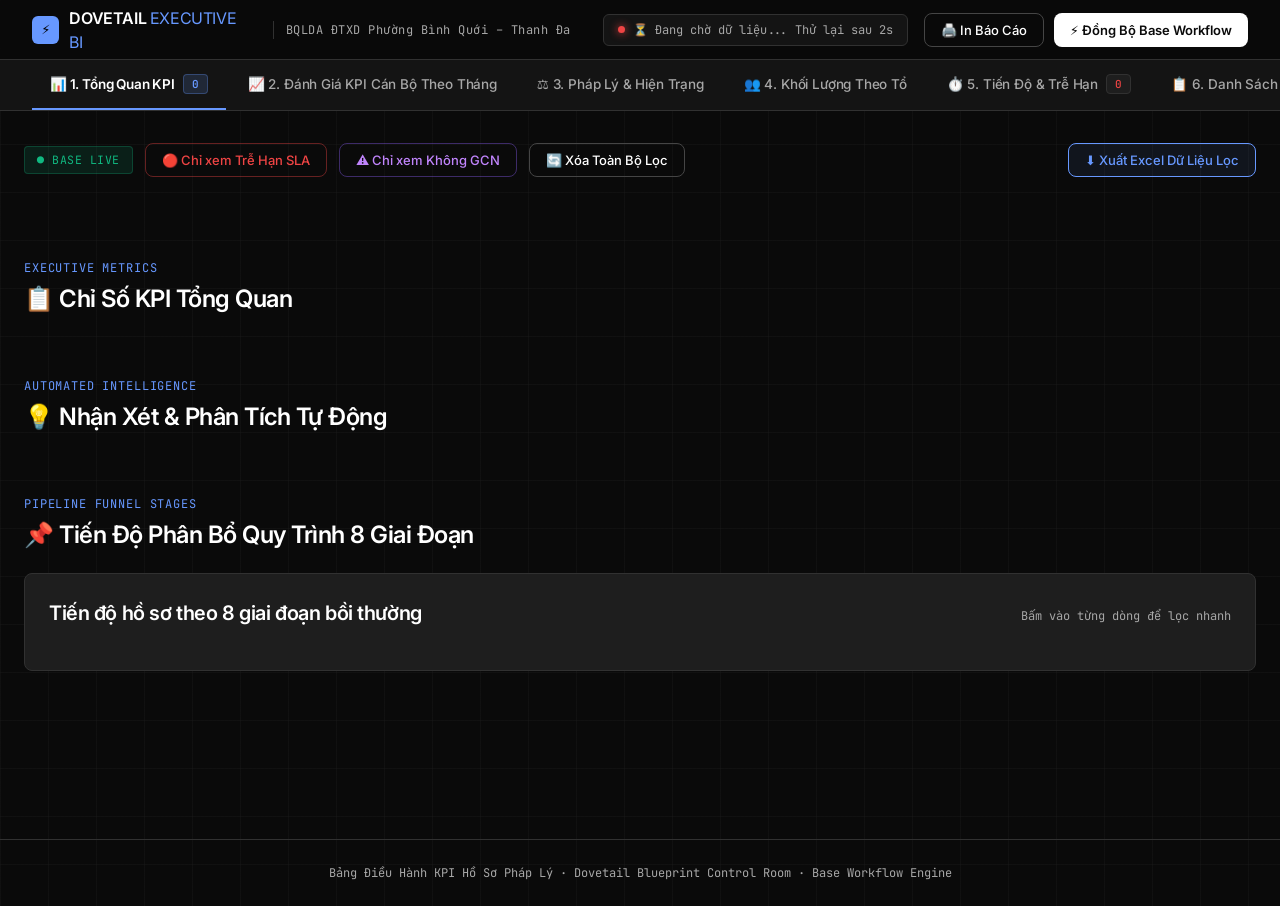
==== index.html @ ee0e32b1 "first commit" ====
<!DOCTYPE html>
<html lang="vi">
<head>
<meta charset="UTF-8">
<meta name="viewport" content="width=device-width, initial-scale=1.0">
<title></title>
<meta name="description" content="Hệ thống Báo cáo & Điều hành KPI Hồ sơ Pháp lý — Đánh giá Tiến độ Cán bộ Theo Tháng — Base Workflow">

<!-- Typography Fonts: Inter + JetBrains Mono (Dovetail Spec) -->
<link rel="preconnect" href="https://fonts.googleapis.com">
<link rel="preconnect" href="https://fonts.gstatic.com" crossorigin>
<link href="https://fonts.googleapis.com/css2?family=Inter:wght@400;500;600;700&family=JetBrains+Mono:wght@400;500&display=swap" rel="stylesheet">

<!-- Dovetail CSS System -->
<link rel="stylesheet" href="/css/dovetail.css">

<!-- Offline/Online Libraries -->
<script src="/libs/xlsx.full.min.js"></script>
<script>window.XLSX||document.write('<scr'+'ipt src="https://cdnjs.cloudflare.com/ajax/libs/xlsx/0.18.5/xlsx.full.min.js"><\/scr'+'ipt>')</script>
<script src="/libs/chart.umd.min.js"></script>
<script>window.Chart||document.write('<scr'+'ipt src="https://cdnjs.cloudflare.com/ajax/libs/Chart.js/4.4.1/chart.umd.min.js"><\/scr'+'ipt>')</script>
<script src="/libs/chartjs-plugin-datalabels.min.js"></script>
<script>window.ChartDataLabels||document.write('<scr'+'ipt src="https://cdnjs.cloudflare.com/ajax/libs/chartjs-plugin-datalabels/2.2.0/chartjs-plugin-datalabels.min.js"><\/scr'+'ipt>')</script>
</head>
<body>

<!-- ═══ TOPBAR NAVIGATION ═══ -->
<nav class="topbar">
  <div class="logo">
    <div class="icon-box">⚡</div>
    <span>DOVETAIL <em>EXECUTIVE BI</em></span>
  </div>
  <span class="sub-title">BQLDA ĐTXD Phường Bình Quới – Thanh Đa</span>
  <div class="spacer"></div>
  <span class="conn" id="connBadge"><span class="dot on" id="connDot"></span><span id="connText">⚡ Kết nối trực tiếp Base Workflow API</span></span>
  <div class="actions">
    <button class="btn btn-ghost" id="btnPrint">🖨️ In Báo Cáo</button>
    <button class="btn btn-accent" id="btnRefresh">⚡ Đồng Bộ Base Workflow</button>
  </div>
</nav>

<!-- ═══ NAVIGATION TABS ═══ -->
<div class="nav-tabs" id="navTabs">
  <button class="tab-btn active" data-tab="tab-overview">📊 1. Tổng Quan KPI <span class="badge-count" id="countAll">0</span></button>
  <button class="tab-btn" data-tab="tab-monthly-kpi">📈 2. Đánh Giá KPI Cán Bộ Theo Tháng</button>
  <button class="tab-btn" data-tab="tab-legal">⚖️ 3. Pháp Lý &amp; Hiện Trạng</button>
  <button class="tab-btn" data-tab="tab-team">👥 4. Khối Lượng Theo Tổ</button>
  <button class="tab-btn" data-tab="tab-sla">⏱️ 5. Tiến Độ &amp; Trễ Hạn <span class="badge-count" id="countOverdue" style="color:var(--red)">0</span></button>
  <button class="tab-btn" data-tab="tab-table">📋 6. Danh Sách Chi Tiết</button>
</div>

<main class="main">

<div id="app">

  <!-- Toolbar & Filters -->
  <div class="toolbar">
    <span class="fbadge live" id="fileName">● BASE LIVE</span>
    <button class="btn btn-ghost" id="btnQuickOverdue" style="color:var(--red);border-color:rgba(239,68,68,0.4)">🔴 Chỉ xem Trễ Hạn SLA</button>
    <button class="btn btn-ghost" id="btnQuickNoGCN" style="color:#c084fc;border-color:rgba(139,92,246,0.4)">⚠️ Chỉ xem Không GCN</button>
    <button class="btn btn-ghost" id="btnResetFilters">🔄 Xóa Toàn Bộ Lọc</button>
    <span style="flex:1"></span>
    <span id="metaInfo" style="font-size:12px;color:var(--color-ash);font-family:var(--font-mono)"></span>
    <button class="btn btn-blue" id="btnExport">⬇️ Xuất Excel Dữ Liệu Lọc</button>
  </div>

  <!-- Filters Panel -->
  <div class="filter-wrap" id="filterBar"></div>
  <div class="active-note" id="activeNote"></div>

  <!-- ═══════════════════════════════════════════════════════════
       TAB 1: TỔNG QUAN KPI (EXECUTIVE OVERVIEW)
       ═══════════════════════════════════════════════════════════ -->
  <div class="tab-pane" id="tab-overview">
    <div class="sec"><span class="sec-eyebrow">EXECUTIVE METRICS</span><h2 class="sec-title">📋 Chỉ Số KPI Tổng Quan</h2></div>
    <div class="hero" id="kpiBar"></div>

    <div class="sec"><span class="sec-eyebrow">AUTOMATED INTELLIGENCE</span><h2 class="sec-title">💡 Nhận Xét &amp; Phân Tích Tự Động</h2></div>
    <div class="insights" id="insightsBox"></div>

    <div class="sec" id="funnelSec"><span class="sec-eyebrow">PIPELINE FUNNEL STAGES</span><h2 class="sec-title">📌 Tiến Độ Phân Bổ Quy Trình 8 Giai Đoạn</h2></div>
    <div class="pipeline" id="funnelCard">
      <div class="hdr"><h3 id="funnelTitle">Tiến độ hồ sơ theo 8 giai đoạn bồi thường</h3><span class="note">Bấm vào từng dòng để lọc nhanh</span></div>
      <div id="funnelRows"></div>
    </div>
  </div>

  <!-- ═══════════════════════════════════════════════════════════
       TAB 2: ĐÁNH GIÁ KPI CÁN BỘ THEO THÁNG (MONTHLY PERFORMANCE)
       ═══════════════════════════════════════════════════════════ -->
  <div class="tab-pane hidden" id="tab-monthly-kpi">
    <div class="sec"><span class="sec-eyebrow">MONTHLY EVALUATION ENGINE</span><h2 class="sec-title">📈 Đánh Giá Tiến Độ &amp; Năng Suất Cán Bộ Theo Tháng</h2></div>
    
    <!-- Controls -->
    <div class="month-picker-bar">
      <label for="monthPickerSelect">📅 Chọn Tháng Báo Cáo:</label>
      <select id="monthPickerSelect"></select>
      <span style="font-size:12.5px;color:var(--color-ash);font-family:var(--font-mono)" id="monthSummaryNote"></span>
    </div>

    <!-- Monthly Summary Stats -->
    <div class="hero" id="monthlyHeroStats"></div>

    <!-- Monthly Chart Comparison -->
    <div class="cgrid" id="monthlyChartGrid"></div>

    <!-- Detailed Monthly Evaluation Table -->
    <div class="sec"><span class="sec-eyebrow">STAFF EVALUATION MATRIX</span><h2 class="sec-title">🏆 Bảng Đánh Giá Chi Tiết Tiến Độ Cán Bộ Trong Tháng</h2></div>
    <div class="tbl-wrap">
      <div class="tscroll">
        <table class="dt" id="monthlyStaffTable">
          <thead>
            <tr>
              <th>Cán Bộ Phụ Trách</th>
              <th>Tổ / Phòng</th>
              <th>Số Lượt Chuyển Bước Trong Tháng</th>
              <th>Số Hồ Sơ Tiếp Nhận/Giữ</th>
              <th>Thời Gian Xử Lý TB</th>
              <th>Tỷ Lệ Đúng Hạn SLA</th>
              <th>Xếp Loại Năng Suất KPI</th>
            </tr>
          </thead>
          <tbody></tbody>
        </table>
      </div>
    </div>
  </div>

  <!-- ═══════════════════════════════════════════════════════════
       TAB 3: PHÁP LÝ & HIỆN TRẠNG (LEGAL RISK MATRIX)
       ═══════════════════════════════════════════════════════════ -->
  <div class="tab-pane hidden" id="tab-legal">
    <div class="sec"><span class="sec-eyebrow">RISK &amp; LAND CLASSIFICATION</span><h2 class="sec-title">⚖️ Cơ Cấu Phân Loại Pháp Lý &amp; Đất Đai</h2></div>
    <div class="cgrid" id="donutGrid"></div>

    <div class="sec"><span class="sec-eyebrow">HEATMAP PIVOT MATRIX</span><h2 class="sec-title">🔍 Ma Trận Đất Đai: Hiện Trạng × Pháp Lý</h2></div>
    <div class="cgrid" id="pivotGrid"></div>

    <div class="sec"><span class="sec-eyebrow">FULL LEGAL HIERARCHY MATRIX</span><h2 class="sec-title">📋 Bảng Tổng Hợp Phân Loại Pháp Lý Hồ Sơ Thực Hiện Theo Tổ &amp; Phòng</h2></div>
    <div class="tbl-wrap" style="margin-bottom:28px">
      <div class="tscroll">
        <table class="dt legal-hierarchy-table" id="legalHierarchyTable">
          <thead>
            <tr>
              <th style="width:1%;white-space:nowrap;text-align:left">STT / DANH MỤC PHÂN LOẠI PHÁP LÝ HỒ SƠ</th>
              <th style="width:90px;text-align:center">TỔNG CỘNG</th>
              <th style="width:115px;text-align:center">Tổ NV BT 1 (KP17)</th>
              <th style="width:115px;text-align:center">Tổ NV BT 2 (KP18)</th>
              <th style="width:115px;text-align:center">Tổ NV BT 3 (KP19)</th>
              <th style="width:100%;min-width:250px"></th>
            </tr>
          </thead>
          <tbody></tbody>
          <tfoot></tfoot>
        </table>
      </div>
    </div>

    <div class="sec"><span class="sec-eyebrow">EXECUTIVE COMPLIANCE SCORECARD</span><h2 class="sec-title">📋 Bảng Phân Loại &amp; Đánh Giá Mức Độ Rủi Ro Pháp Lý Đất Đai</h2></div>
    <div class="tbl-wrap">
      <div class="tscroll">
        <table class="dt" id="legalRiskTable">
          <thead>
            <tr>
              <th>Cấp Độ Rủi Ro</th>
              <th>Phân Loại Pháp Lý Đất Đai</th>
              <th>Số Lượng Hồ Sơ</th>
              <th>Tỷ Lệ %</th>
              <th>Đủ Điều Kiện Bồi Thường</th>
              <th>Đề Xuất Hướng Xử Lý Kỹ Thuật</th>
            </tr>
          </thead>
          <tbody></tbody>
        </table>
      </div>
    </div>
  </div>

  <!-- ═══════════════════════════════════════════════════════════
       TAB 4: TỔ NV & CÁN BỘ (TEAM & WORKLOAD)
       ═══════════════════════════════════════════════════════════ -->
  <div class="tab-pane hidden" id="tab-team">
    <div class="sec"><span class="sec-eyebrow">TEAM WORKLOAD DISTRIBUTION</span><h2 class="sec-title">👥 Khối Lượng Hồ Sơ Theo Tổ / Phòng</h2></div>
    <div class="cgrid" id="teamCrossGrid"></div>

    <div class="sec"><span class="sec-eyebrow">STAFF WORKLOAD RANKING</span><h2 class="sec-title">🏆 Top 15 Cán Bộ Phụ Trách Nhiều Hồ Sơ Nhất</h2></div>
    <div class="cgrid" id="staffGrid"></div>
  </div>

  <!-- ═══════════════════════════════════════════════════════════
       TAB 5: TIẾN ĐỘ & TRỄ HẠN (SLA & BOTTLENECK)
       ═══════════════════════════════════════════════════════════ -->
  <div class="tab-pane hidden" id="tab-sla">
    <div class="sec"><span class="sec-eyebrow">SLA BOTTLENECK TRACKER</span><h2 class="sec-title">⏱️ Theo Dõi Tiến Độ &amp; Hồ Sơ Quá Hạn</h2></div>
    <div class="cgrid" id="slaTrendGrid"></div>

    <div class="sec"><span class="sec-eyebrow">STAGE SLA VELOCITY MATRIX</span><h2 class="sec-title">📊 Bảng Phân Tích Điểm Nghẽn Tiến Độ 8 Giai Đoạn</h2></div>
    <div class="tbl-wrap" style="margin-bottom:28px">
      <div class="tscroll">
        <table class="dt" id="stageBottleneckTable">
          <thead>
            <tr>
              <th>Giai Đoạn Quy Trình</th>
              <th>Tổng Số Hồ Sơ Tồn Đọng</th>
              <th>Số Hồ Sơ Trễ Hạn SLA</th>
              <th>Tỷ Lệ Trễ Hạn (%)</th>
              <th>Thời Gian Xử Lý TB</th>
              <th>Mức Độ Cảnh Báo Quy Trình</th>
            </tr>
          </thead>
          <tbody></tbody>
        </table>
      </div>
    </div>

    <div class="sec"><span class="sec-eyebrow">OVERDUE ACTION LIST</span><h2 class="sec-title">🔴 Danh Sách Hồ Sơ Cần Đôn Đốc (Trễ Hạn SLA)</h2></div>
    <div class="tbl-wrap">
      <div class="tscroll"><table class="dt" id="overdueTable"><thead></thead><tbody></tbody></table></div>
    </div>
  </div>

  <!-- ═══════════════════════════════════════════════════════════
       TAB 6: DANH SÁCH CHI TIẾT (FULL RECORDS TABLE)
       ═══════════════════════════════════════════════════════════ -->
  <div class="tab-pane hidden" id="tab-table">
    <div class="sec"><span class="sec-eyebrow">FULL INTERACTIVE LEDGER</span><h2 class="sec-title">📋 Tra Cứu &amp; Quản Lý Hồ Sơ Chi Tiết</h2></div>
    <div class="tbl-wrap">
      <div class="tbl-hdr">
        <h3>Dữ liệu hồ sơ <span id="rowCount"></span></h3>
        <input type="search" id="tableSearch" style="min-width:380px" placeholder="🔍 Tìm kiếm mọi thứ (Mã hồ sơ, Tên hộ dân, Tổ/Phòng, Số tờ, Số thửa, Pháp lý, Cán bộ...)">
      </div>
      <div class="tscroll"><table class="dt" id="dataTable"><thead></thead><tbody></tbody></table></div>
      <div class="pager">
        <button class="btn" id="prevPage">‹ Trước</button>
        <span id="pageInfo"></span>
        <button class="btn" id="nextPage">Sau ›</button>
      </div>
    </div>
  </div>

</div>
</main>

<!-- ═══ MODAL DETAIL POPUP DRAWER ═══ -->
<div class="modal-overlay hidden" id="detailModal">
  <div class="modal-box">
    <button class="close-btn" id="modalClose">✕</button>
    <h2 id="modalTitle">Chi Tiết Hồ Sơ</h2>
    <div class="meta-sub" id="modalSub"></div>
    <div class="grid-detail" id="modalGrid"></div>
    <div class="timeline-box">
      <h3>📜 Lịch Sử Chuyển Bước Cán Bộ (Base Workflow Timeline)</h3>
      <ul class="timeline-list" id="modalTimeline"></ul>
    </div>
    <div class="modal-actions">
      <a href="#" target="_blank" class="btn btn-blue" id="modalLinkBase">🔗 Mở Trên Base Workflow</a>
      <button class="btn" id="modalBtnClose">Đóng</button>
    </div>
  </div>
</div>

<footer>Bảng Điều Hành KPI Hồ Sơ Pháp Lý · Dovetail Blueprint Control Room · Base Workflow Engine</footer>

<!-- ═══ PRINT REPORT TEMPLATE (CHỈ HIỂN THỊ KHI IN BÁO CÁO) ═══ -->
<div id="printReportWrapper" class="print-report-wrapper">
  <h2 class="print-main-title">BẢNG TỔNG HỢP PHÂN LOẠI PHÁP LÝ HỒ SƠ BỒI THƯỜNG THỰC HIỆN THEO TỔ NGHIỆP VỤ</h2>
  <div class="print-sub-meta" id="printReportMeta">Dự án: Khu đô thị mới Bình Quới – Thanh Đa </div>
  
  <table class="print-table" id="printHierarchyTable">
    <thead>
      <tr>
        <th style="width:1%;white-space:nowrap;text-align:left">STT / DANH MỤC PHÂN LOẠI PHÁP LÝ HỒ SƠ</th>
        <th style="width:75px;text-align:center">TỔNG CỘNG</th>
        <th style="width:95px;text-align:center">Tổ NV BT 1 (KP17)</th>
        <th style="width:95px;text-align:center">Tổ NV BT 2 (KP18)</th>
        <th style="width:95px;text-align:center">Tổ NV BT 3 (KP19)</th>
        <th style="width:100%;min-width:200px"></th>
      </tr>
    </thead>
    <tbody></tbody>
    <tfoot></tfoot>
  </table>

  <div class="print-signatures">
    <div class="sig-col">
      <strong>NGƯỜI LẬP BÁO CÁO</strong>
      <div class="sig-space"></div>
    </div>
    <div class="sig-col">
      <strong>PHỤ TRÁCH PHÒNG</strong>
      <div class="sig-space"></div>
    </div>
    <div class="sig-col">
      <strong>GIÁM ĐỐC </strong>
      <div class="sig-space"></div>
    </div>
  </div>
</div>

<!-- Application Main JS Module -->
<script src="/js/app.js"></script>
</body>
</html>
---- css/dovetail.css ----
/* ═══════════════════════════════════════════════════════════
   DOVETAIL DESIGN SYSTEM — Blueprint Control Room at Midnight
   (Specification from DESIGN.md)
   ═══════════════════════════════════════════════════════════ */

:root {
  /* Colors */
  --color-blue-cornflower: #6798ff;
  --color-page-ink: #0a0a0a;
  --color-card-carbon: #1e1e1e;
  --color-deep-coal: #141414;
  --color-onyx: #000000;
  --color-steel-border: #313131;
  --color-graphite: #454545;
  --color-fog: #7c7c7c;
  --color-ash: #a7a7a7;
  --color-snow: #ffffff;

  /* Alias Variables */
  --bg: var(--color-page-ink);
  --card: var(--color-card-carbon);
  --border: var(--color-steel-border);
  --accent: var(--color-blue-cornflower);
  --emerald: #10b981;
  --red: #ef4444;
  --amber: #d97706;
  --violet: #8b5cf6;
  --sky: #0ea5e9;

  /* Typography */
  --font-inter: 'Inter', ui-sans-serif, system-ui, -apple-system, sans-serif;
  --font-mono: 'JetBrains Mono', ui-monospace, SFMono-Regular, Menlo, Monaco, Consolas, monospace;

  /* Radii */
  --radius: 8px;
  --radius-sm: 4px;
}

*, *::before, *::after {
  box-sizing: border-box;
  margin: 0;
  padding: 0;
}

html {
  background: var(--color-page-ink);
  color-scheme: dark;
  scrollbar-width: thin;
  scrollbar-color: var(--color-graphite) transparent;
}

body {
  background: var(--color-page-ink);
  background-image: 
    linear-gradient(to right, rgba(49, 49, 49, 0.18) 1px, transparent 1px),
    linear-gradient(to bottom, rgba(49, 49, 49, 0.18) 1px, transparent 1px);
  background-size: 48px 48px;
  color: var(--color-snow);
  font-family: var(--font-inter);
  font-size: 14px;
  line-height: 1.5;
  -webkit-font-smoothing: antialiased;
}

::-webkit-scrollbar { width: 6px; height: 6px; }
::-webkit-scrollbar-track { background: transparent; }
::-webkit-scrollbar-thumb { background: var(--color-graphite); border-radius: 3px; }

a { color: var(--color-blue-cornflower); text-decoration: none; }
a:hover { text-decoration: underline; }

/* ── Topbar Navigation ── */
.topbar {
  position: sticky;
  top: 0;
  z-index: 100;
  display: flex;
  align-items: center;
  gap: 16px;
  padding: 0 32px;
  height: 60px;
  background: rgba(10, 10, 10, 0.94);
  backdrop-filter: blur(16px);
  -webkit-backdrop-filter: blur(16px);
  border-bottom: 1px solid var(--color-steel-border);
}

.topbar .logo {
  display: flex;
  align-items: center;
  gap: 10px;
  font-family: var(--font-inter);
  font-size: 16px;
  font-weight: 600;
  color: var(--color-snow);
  letter-spacing: -0.4px;
}

.topbar .logo .icon-box {
  width: 28px;
  height: 28px;
  border-radius: 6px;
  background: var(--color-blue-cornflower);
  display: flex;
  align-items: center;
  justify-content: center;
  color: #000;
  font-weight: 700;
  font-size: 13px;
}

.topbar .logo span em {
  color: var(--color-blue-cornflower);
  font-style: normal;
  font-weight: 400;
}

.topbar .sub-title {
  font-size: 12px;
  color: var(--color-ash);
  margin-left: 8px;
  padding-left: 12px;
  border-left: 1px solid var(--color-steel-border);
  white-space: nowrap;
  font-family: var(--font-mono);
  letter-spacing: 0.5px;
}

.topbar .spacer { flex: 1; }

.conn {
  display: inline-flex;
  align-items: center;
  gap: 8px;
  font-size: 12px;
  padding: 6px 14px;
  border-radius: 6px;
  border: 1px solid var(--color-steel-border);
  background: var(--color-deep-coal);
  color: var(--color-ash);
  white-space: nowrap;
  font-family: var(--font-mono);
}

.conn .dot {
  width: 7px;
  height: 7px;
  border-radius: 50%;
  flex: none;
}

.conn .dot.on { background: var(--emerald); box-shadow: 0 0 8px var(--emerald); }
.conn .dot.off { background: var(--red); box-shadow: 0 0 8px var(--red); }

@keyframes blink { 0%,100%{opacity:1} 50%{opacity:.35} }
.conn .dot.on { animation: blink 2s ease infinite; }

.topbar .actions { display: flex; gap: 10px; flex: none; }

/* ── Navigation Tabs ── */
.nav-tabs {
  display: flex;
  align-items: center;
  gap: 4px;
  background: var(--color-deep-coal);
  border-bottom: 1px solid var(--color-steel-border);
  padding: 0 32px;
  overflow-x: auto;
}

.tab-btn {
  font-family: var(--font-inter);
  font-size: 13.5px;
  font-weight: 500;
  color: var(--color-ash);
  padding: 14px 18px;
  border: none;
  background: transparent;
  cursor: pointer;
  border-bottom: 2px solid transparent;
  transition: all 0.15s ease;
  white-space: nowrap;
  display: flex;
  align-items: center;
  gap: 8px;
  letter-spacing: -0.17px;
}

.tab-btn:hover {
  color: var(--color-snow);
  background: rgba(255, 255, 255, 0.03);
}

.tab-btn.active {
  color: var(--color-snow);
  border-bottom-color: var(--color-blue-cornflower);
  font-weight: 600;
}

.tab-btn .badge-count {
  font-size: 11px;
  font-family: var(--font-mono);
  padding: 2px 8px;
  border-radius: 4px;
  background: var(--color-card-carbon);
  color: var(--color-ash);
  border: 1px solid var(--color-steel-border);
}

.tab-btn.active .badge-count {
  background: rgba(103, 152, 255, 0.15);
  color: var(--color-blue-cornflower);
  border-color: rgba(103, 152, 255, 0.3);
}

/* ── Buttons & Inputs (Dovetail 8px Spec) ── */
.btn {
  font-family: var(--font-inter);
  font-size: 13px;
  font-weight: 500;
  border: 1px solid var(--color-graphite);
  border-radius: 8px;
  padding: 8px 16px;
  cursor: pointer;
  transition: all 0.15s ease;
  background: var(--color-card-carbon);
  color: var(--color-snow);
  display: inline-flex;
  align-items: center;
  gap: 6px;
}

.btn:hover {
  background: var(--color-steel-border);
  border-color: var(--color-ash);
}

.btn-accent {
  background: var(--color-snow);
  color: var(--color-page-ink);
  border: none;
  font-weight: 600;
}

.btn-accent:hover {
  background: #e2e3e9;
  transform: translateY(-1px);
}

.btn-ghost {
  background: transparent;
  border: 1px solid var(--color-graphite);
  color: var(--color-snow);
}

.btn-ghost:hover {
  border-color: var(--color-snow);
  background: rgba(255, 255, 255, 0.04);
}

.btn-blue {
  border: 1px solid var(--color-blue-cornflower);
  color: var(--color-blue-cornflower);
  background: rgba(103, 152, 255, 0.08);
}

.btn-blue:hover {
  background: rgba(103, 152, 255, 0.2);
  color: var(--color-snow);
}

select, input[type=search] {
  font-family: var(--font-inter);
  font-size: 13px;
  border: 1px solid var(--color-graphite);
  border-radius: 8px;
  padding: 8px 14px;
  background: var(--color-card-carbon);
  color: var(--color-snow);
  transition: all 0.15s ease;
}

select:focus, input:focus {
  border-color: var(--color-blue-cornflower);
  outline: none;
}

/* ── Main Container ── */
.main {
  max-width: 1440px;
  margin: 0 auto;
  padding: 32px 24px 80px;
}

/* ── Toolbar & Filters ── */
.toolbar {
  display: flex;
  align-items: center;
  gap: 12px;
  flex-wrap: wrap;
  margin-bottom: 20px;
}

.fbadge {
  font-size: 11.5px;
  font-family: var(--font-mono);
  padding: 4px 12px;
  border-radius: 4px;
  letter-spacing: 0.5px;
}

.fbadge.live {
  background: rgba(16, 185, 129, 0.12);
  color: var(--emerald);
  border: 1px solid rgba(16, 185, 129, 0.25);
}

.filter-wrap {
  background: var(--color-card-carbon);
  border: 1px solid var(--color-steel-border);
  border-radius: 8px;
  padding: 18px 20px;
  margin-bottom: 16px;
  display: grid;
  grid-template-columns: repeat(auto-fit, minmax(180px, 1fr));
  gap: 14px;
}

.filter-wrap:empty { display: none; }

.filter-wrap label {
  display: block;
  font-size: 11px;
  font-family: var(--font-mono);
  letter-spacing: 0.85px;
  text-transform: uppercase;
  color: var(--color-ash);
  margin-bottom: 6px;
  font-weight: 400;
}

.filter-wrap select {
  width: 100%;
  font-size: 12.5px;
  padding: 7px 12px;
}

.active-note {
  font-size: 12.5px;
  color: var(--color-ash);
  margin: 0 0 20px;
  min-height: 22px;
}

/* ── Hero KPI Cards ── */
.hero {
  display: grid;
  grid-template-columns: repeat(auto-fit, minmax(220px, 1fr));
  gap: 16px;
  margin-bottom: 32px;
}

.hero-card {
  position: relative;
  background: var(--color-card-carbon);
  border: 1px solid var(--color-steel-border);
  border-radius: 8px;
  padding: 24px;
  overflow: hidden;
  transition: border-color 0.15s ease;
}

.hero-card:hover { border-color: var(--color-graphite); }

.hero-card .stripe {
  position: absolute;
  top: 0;
  left: 0;
  right: 0;
  height: 2px;
}

.hero-card .stripe.s-amber { background: var(--color-blue-cornflower); }
.hero-card .stripe.s-emerald { background: var(--emerald); }
.hero-card .stripe.s-red { background: var(--red); }
.hero-card .stripe.s-blue { background: var(--sky); }
.hero-card .stripe.s-violet { background: var(--violet); }

.hero-card .value {
  font-size: 38px;
  font-weight: 600;
  font-family: var(--font-inter);
  line-height: 1.1;
  margin-top: 6px;
  color: var(--color-snow);
  letter-spacing: -0.84px;
}

.hero-card .value small {
  font-size: 14px;
  font-weight: 400;
  color: var(--color-ash);
  margin-left: 6px;
}

.hero-card .label {
  font-size: 13px;
  color: var(--color-ash);
  margin-top: 8px;
  font-weight: 400;
  line-height: 1.4;
}

.hero-card .bar {
  margin-top: 12px;
  height: 4px;
  background: var(--color-deep-coal);
  border-radius: 2px;
  overflow: hidden;
  border: 1px solid var(--color-steel-border);
}

.hero-card .bar i {
  display: block;
  height: 100%;
  border-radius: 2px;
  transition: width 0.6s ease;
}

/* ── Section Headers ── */
.sec {
  display: flex;
  flex-direction: column;
  gap: 4px;
  margin: 40px 0 20px;
}

.sec-eyebrow {
  font-family: var(--font-mono);
  font-size: 12px;
  font-weight: 400;
  letter-spacing: 0.85px;
  text-transform: uppercase;
  color: var(--color-blue-cornflower);
}

.sec-title {
  font-family: var(--font-inter);
  font-size: 24px;
  font-weight: 600;
  color: var(--color-snow);
  letter-spacing: -0.5px;
  display: flex;
  align-items: center;
  gap: 12px;
}

/* ── Insights ── */
.insights {
  display: grid;
  grid-template-columns: 1fr;
  gap: 12px;
  margin-bottom: 32px;
}

.insight-item {
  display: flex;
  gap: 16px;
  padding: 18px 22px;
  background: var(--color-card-carbon);
  border: 1px solid var(--color-steel-border);
  border-radius: 8px;
  font-size: 14px;
  line-height: 1.55;
  color: var(--color-snow);
  align-items: center;
}

.insight-item b { color: var(--color-snow); font-weight: 600; }

/* ── Pipeline Funnel ── */
.pipeline {
  background: var(--color-card-carbon);
  border: 1px solid var(--color-steel-border);
  border-radius: 8px;
  padding: 24px;
  margin-bottom: 28px;
}

.pipeline .hdr {
  display: flex;
  justify-content: space-between;
  align-items: baseline;
  margin-bottom: 18px;
}

.pipeline .hdr h3 {
  font-family: var(--font-inter);
  font-size: 20px;
  font-weight: 600;
  color: var(--color-snow);
  letter-spacing: -0.42px;
}

.pipeline .hdr .note {
  font-size: 12px;
  color: var(--color-ash);
  font-family: var(--font-mono);
}

.funnel-row {
  display: grid;
  grid-template-columns: minmax(200px, 320px) 1fr 140px;
  align-items: center;
  gap: 16px;
  padding: 10px 8px;
  border-bottom: 1px solid var(--color-steel-border);
  cursor: pointer;
  transition: all 0.15s ease;
  border-radius: 4px;
}

.funnel-row:last-child { border-bottom: none; }
.funnel-row:hover { background: rgba(255, 255, 255, 0.02); padding-left: 12px; padding-right: 12px; }

.f-lbl {
  font-size: 13.5px;
  color: var(--color-snow);
  white-space: nowrap;
  overflow: hidden;
  text-overflow: ellipsis;
}

.funnel-row:hover .f-lbl { color: var(--color-blue-cornflower); }

.f-bar-wrap {
  height: 18px;
  background: var(--color-deep-coal);
  border-radius: 4px;
  overflow: hidden;
  border: 1px solid var(--color-steel-border);
}

.f-bar {
  height: 100%;
  background: var(--color-blue-cornflower);
  border-radius: 4px;
  transition: width 0.5s ease;
}

.f-val {
  font-size: 13px;
  text-align: right;
  font-family: var(--font-mono);
  white-space: nowrap;
  color: var(--color-ash);
}

.f-val span { color: var(--color-fog); font-size: 11.5px; }

/* ── Chart Grid ── */
.cgrid {
  display: grid;
  grid-template-columns: repeat(12, 1fr);
  gap: 20px;
  margin-bottom: 32px;
}

.ccard {
  background: var(--color-card-carbon);
  border: 1px solid var(--color-steel-border);
  border-radius: 8px;
  padding: 24px;
  min-width: 0;
}

.ccard h3 {
  font-family: var(--font-inter);
  font-size: 18px;
  font-weight: 600;
  margin-bottom: 16px;
  color: var(--color-snow);
  letter-spacing: -0.3px;
}

.col-4 { grid-column: span 4; }
.col-6 { grid-column: span 6; }
.col-12 { grid-column: span 12; }
.cbox { position: relative; height: 320px; }
.cbox.small { height: 260px; }
.cbox.medium { height: 340px; }

@media(max-width:960px) { .col-4, .col-6 { grid-column: span 12; } }

/* ── Data Tables ── */
.tbl-wrap {
  background: var(--color-card-carbon);
  border: 1px solid var(--color-steel-border);
  border-radius: 8px;
  padding: 24px;
}

.tbl-hdr {
  display: flex;
  justify-content: space-between;
  align-items: center;
  gap: 16px;
  flex-wrap: wrap;
  margin-bottom: 18px;
}

.tbl-hdr h3 {
  font-family: var(--font-inter);
  font-size: 20px;
  font-weight: 600;
  color: var(--color-snow);
  letter-spacing: -0.42px;
}

.tbl-hdr h3 span {
  color: var(--color-blue-cornflower);
  font-family: var(--font-mono);
  font-weight: 400;
  font-size: 13px;
  margin-left: 8px;
}

.tscroll {
  overflow-x: auto;
  border: 1px solid var(--color-steel-border);
  border-radius: 6px;
  max-height: 600px;
}

table.dt {
  width: 100%;
  border-collapse: separate;
  border-spacing: 0;
  font-size: 13px;
  min-width: 950px;
}

table.dt th {
  position: sticky;
  top: 0;
  z-index: 10;
  background: #141414;
  text-align: left;
  padding: 13px 16px;
  font-family: var(--font-mono);
  font-weight: 400;
  font-size: 11.5px;
  letter-spacing: 0.85px;
  text-transform: uppercase;
  color: var(--color-ash);
  white-space: nowrap;
  cursor: pointer;
  user-select: none;
  border-bottom: 1px solid var(--color-steel-border);
}

table.dt th:hover { color: var(--color-snow); }

table.dt td {
  padding: 12px 16px;
  border-bottom: 1px solid var(--color-steel-border);
  vertical-align: middle;
  max-width: 280px;
  color: var(--color-snow);
  font-variant-numeric: tabular-nums;
}

table.dt tbody tr { transition: all 0.12s ease; cursor: pointer; }
table.dt tbody tr:nth-child(even) { background: rgba(255, 255, 255, 0.015); }
table.dt tbody tr:hover { background: rgba(103, 152, 255, 0.08); }

.badge {
  display: inline-flex;
  align-items: center;
  gap: 4px;
  padding: 4px 10px;
  border-radius: 4px;
  font-size: 11.5px;
  font-family: var(--font-mono);
  font-weight: 500;
  white-space: nowrap;
}

.b-active { background: rgba(103, 152, 255, 0.12); color: var(--color-blue-cornflower); border: 1px solid rgba(103, 152, 255, 0.3); }
.b-done { background: rgba(34, 197, 94, 0.12); color: #4ade80; border: 1px solid rgba(34, 197, 94, 0.3); }
.b-overdue { background: rgba(239, 68, 68, 0.15); color: #f87171; border: 1px solid rgba(239, 68, 68, 0.4); font-weight: 600; }
.b-ontime { background: rgba(16, 185, 129, 0.12); color: #34d399; border: 1px solid rgba(16, 185, 129, 0.3); font-weight: 500; }
.b-warning { background: rgba(245, 158, 11, 0.15); color: #fbbf24; border: 1px solid rgba(245, 158, 11, 0.4); font-weight: 500; }

/* User Avatar Initials Badge */
.user-badge {
  display: inline-flex;
  align-items: center;
  gap: 8px;
  font-weight: 500;
}

.user-badge .avatar {
  width: 24px;
  height: 24px;
  border-radius: 50%;
  background: var(--color-deep-coal);
  border: 1px solid var(--color-steel-border);
  color: var(--color-blue-cornflower);
  font-size: 10px;
  font-family: var(--font-mono);
  font-weight: 700;
  display: inline-flex;
  align-items: center;
  justify-content: center;
  flex: none;
}

/* Mini Progress Indicator */
.mini-prog {
  display: flex;
  align-items: center;
  gap: 8px;
  min-width: 110px;
}

.mini-prog .track {
  flex: 1;
  height: 6px;
  background: var(--color-deep-coal);
  border-radius: 3px;
  overflow: hidden;
  border: 1px solid var(--color-steel-border);
}

.mini-prog .fill {
  height: 100%;
  border-radius: 3px;
  transition: width 0.4s ease;
}

.mini-prog .fill.green { background: var(--emerald); }
.mini-prog .fill.blue { background: var(--color-blue-cornflower); }
.mini-prog .fill.red { background: var(--red); }
.mini-prog .fill.amber { background: var(--amber); }

.mini-prog .lbl {
  font-size: 11.5px;
  font-family: var(--font-mono);
  font-weight: 600;
  min-width: 42px;
  text-align: right;
}

.pager {
  display: flex;
  align-items: center;
  gap: 12px;
  justify-content: flex-end;
  margin-top: 18px;
  font-size: 13px;
  color: var(--color-ash);
  font-family: var(--font-mono);
}

/* ── Month Picker ── */
.month-picker-bar {
  display: flex;
  align-items: center;
  gap: 14px;
  background: var(--color-card-carbon);
  border: 1px solid var(--color-steel-border);
  border-radius: 8px;
  padding: 16px 22px;
  margin-bottom: 24px;
  flex-wrap: wrap;
}

.month-picker-bar label {
  font-size: 13px;
  font-weight: 600;
  color: var(--color-blue-cornflower);
}

/* ── Modal Drawer ── */
.modal-overlay {
  position: fixed;
  inset: 0;
  background: rgba(10, 10, 10, 0.85);
  backdrop-filter: blur(8px);
  z-index: 999;
  display: flex;
  align-items: center;
  justify-content: center;
  padding: 24px;
}

.modal-box {
  background: var(--color-card-carbon);
  border: 1px solid var(--color-steel-border);
  border-radius: 8px;
  max-width: 820px;
  width: 100%;
  max-height: 90vh;
  overflow-y: auto;
  padding: 32px;
  position: relative;
  animation: modalIn 0.2s ease-out;
}

@keyframes modalIn { from { opacity: 0; transform: scale(0.97); } to { opacity: 1; transform: scale(1); } }

.modal-box .close-btn {
  position: absolute;
  top: 20px;
  right: 24px;
  font-size: 22px;
  color: var(--color-ash);
  cursor: pointer;
  background: none;
  border: none;
}

.modal-box .close-btn:hover { color: var(--color-snow); }

.modal-box h2 {
  font-family: var(--font-inter);
  font-size: 22px;
  font-weight: 600;
  color: var(--color-snow);
  margin-bottom: 6px;
  padding-right: 36px;
  letter-spacing: -0.4px;
}

.modal-box .meta-sub {
  font-size: 12.5px;
  color: var(--color-ash);
  margin-bottom: 20px;
  padding-bottom: 16px;
  border-bottom: 1px solid var(--color-steel-border);
  font-family: var(--font-mono);
}

.grid-detail {
  display: grid;
  grid-template-columns: repeat(2, 1fr);
  gap: 14px;
  margin-bottom: 24px;
}

@media(max-width:600px) { .grid-detail { grid-template-columns: 1fr; } }

.detail-item {
  background: var(--color-deep-coal);
  border: 1px solid var(--color-steel-border);
  border-radius: 6px;
  padding: 12px 16px;
}

.detail-item .lbl, .detail-item .d-label {
  font-size: 11px;
  font-family: var(--font-mono);
  text-transform: uppercase;
  color: var(--color-blue-cornflower);
  letter-spacing: 0.5px;
  margin-bottom: 4px;
}

.detail-item .val, .detail-item .d-val {
  font-size: 13.5px;
  color: var(--color-snow);
  font-weight: 500;
  word-break: break-word;
}

/* Timeline */
.timeline-box {
  margin-top: 24px;
  padding-top: 20px;
  border-top: 1px solid var(--color-steel-border);
}

.timeline-box h3 {
  font-family: var(--font-inter);
  font-size: 18px;
  font-weight: 600;
  color: var(--color-snow);
  margin-bottom: 16px;
}

.timeline-list {
  list-style: none;
  position: relative;
  padding-left: 24px;
  border-left: 1px solid var(--color-graphite);
}

.timeline-item, .tl-item {
  position: relative;
  margin-bottom: 16px;
  padding-left: 12px;
}

.timeline-item::before, .tl-item::before {
  content: '';
  position: absolute;
  left: -29px;
  top: 6px;
  width: 9px;
  height: 9px;
  border-radius: 50%;
  background: var(--color-blue-cornflower);
  box-shadow: 0 0 8px var(--color-blue-cornflower);
}

.timeline-item .t-user, .tl-title { font-weight: 600; color: var(--color-snow); font-size: 13.5px; }
.timeline-item .t-time, .tl-title small { font-size: 11.5px; color: var(--color-ash); margin-left: 8px; font-family: var(--font-mono); font-weight: 400; }
.timeline-item .t-desc, .tl-desc { font-size: 12.5px; color: var(--color-ash); margin-top: 3px; }

.modal-actions {
  display: flex;
  gap: 12px;
  justify-content: flex-end;
  margin-top: 24px;
  padding-top: 18px;
  border-top: 1px solid var(--color-steel-border);
}

/* Footer */
footer {
  margin-top: 60px;
  font-size: 12px;
  font-family: var(--font-mono);
  color: var(--color-ash);
  text-align: center;
  padding: 24px 0;
  border-top: 1px solid var(--color-steel-border);
}

.hidden { display: none !important; }
.empty-msg { text-align: center; color: var(--color-ash); padding: 40px; font-size: 14px; }

/* ── Screen Legal Hierarchy Table Styling ── */
.legal-hierarchy-table {
  width: 100%;
  border-collapse: collapse;
}

.legal-hierarchy-table tr.lvl-1 {
  background: rgba(103, 152, 255, 0.12);
  font-weight: 700;
  color: var(--color-snow);
}

.legal-hierarchy-table td.title-col {
  width: auto;
  max-width: 550px;
  box-sizing: border-box;
  white-space: normal;
  line-height: 1.25;
  word-break: break-word;
  padding-right: 8px;
  padding-left: 4px;
}

.legal-hierarchy-table tr.lvl-1 td.title-col {
  padding-left: 4px;
}

.legal-hierarchy-table tr.lvl-2 td.title-col {
  padding-left: 10px;
  font-size: 13.5px;
}

.legal-hierarchy-table tr.lvl-3 td.title-col {
  padding-left: 16px;
  font-size: 13px;
}

.legal-hierarchy-table tr.lvl-4 td.title-col {
  padding-left: 22px;
  font-size: 12.5px;
}

.legal-hierarchy-table td.note-col {
  width: 100%;
  min-width: 250px;
}

.legal-hierarchy-table tr.total-row {
  background: var(--color-card-carbon);
  font-weight: 700;
  color: var(--emerald);
  border-top: 2px solid var(--emerald);
}

.legal-hierarchy-table td.num, .legal-hierarchy-table th.num {
  text-align: center;
  font-family: var(--font-mono);
}

/* ── Print Report Wrapper (Screen Hidden, Print Visible) ── */
.print-report-wrapper {
  display: none;
}

/* ── OFFICIAL PRINT ENGINE STYLES (@media print) ── */
@media print {
  @page {
    size: A4 landscape;
    margin: 0;
  }

  body {
    background: #ffffff !important;
    color: #000000 !important;
    font-family: 'Times New Roman', Times, serif, sans-serif !important;
    font-size: 11pt !important;
    line-height: 1.3 !important;
    margin: 0 !important;
    padding: 0 !important;
    -webkit-print-color-adjust: exact !important;
    print-color-adjust: exact !important;
  }

  /* Hide screen-only elements */
  .topbar, .nav-tabs, .toolbar, .active-note, .hero, .insights, .pipeline, .modal-overlay, footer, .btn, .sec-eyebrow, #app, main, nav {
    display: none !important;
  }

  /* Show print wrapper */
  .print-report-wrapper {
    display: block !important;
    box-sizing: border-box !important;
    width: 100% !important;
    margin: 0 !important;
    padding: 12mm 15mm !important;
  }

  .print-header {
    display: flex !important;
    justify-content: space-between !important;
    align-items: flex-start !important;
    margin-bottom: 20px !important;
    padding-bottom: 12px !important;
    border-bottom: 2px solid #000 !important;
  }

  .print-header .ph-left {
    text-align: center !important;
    font-size: 10pt !important;
  }

  .print-header .ph-right {
    text-align: center !important;
    font-size: 10pt !important;
  }

  .print-main-title {
    text-align: center !important;
    font-size: 14pt !important;
    font-weight: bold !important;
    text-transform: uppercase !important;
    margin: 16px 0 6px 0 !important;
    letter-spacing: 0.5px !important;
  }

  .print-sub-meta {
    text-align: center !important;
    font-size: 10pt !important;
    font-style: italic !important;
    margin-bottom: 16px !important;
    color: #333 !important;
  }

  /* Print Table */
  table.print-table {
    width: 100% !important;
    border-collapse: collapse !important;
    margin-bottom: 24px !important;
    font-size: 9.5pt !important;
  }

  table.print-table th, table.print-table td {
    border: 1px solid #000000 !important;
    padding: 5px 6px !important;
    vertical-align: middle !important;
  }

  table.print-table th {
    background-color: #eaeaea !important;
    font-weight: bold !important;
    text-align: center !important;
    text-transform: uppercase !important;
  }

  table.print-table tr.lvl-1 {
    background-color: #f2f4f8 !important;
    font-weight: bold !important;
  }

  table.print-table tr.lvl-1 td {
    font-size: 10.5pt !important;
  }

  table.print-table tr.lvl-2 {
    font-weight: bold !important;
    background-color: #fcfcfc !important;
  }

  table.print-table td.title-col { width: auto !important; max-width: 500px !important; box-sizing: border-box !important; white-space: normal !important; line-height: 1.2 !important; word-break: break-word !important; padding-right: 6px !important; }
  table.print-table tr.lvl-1 td.title-col { padding-left: 4px !important; }
  table.print-table tr.lvl-2 td.title-col { padding-left: 8px !important; }
  table.print-table tr.lvl-3 td.title-col { padding-left: 14px !important; }
  table.print-table tr.lvl-4 td.title-col { padding-left: 20px !important; }
  table.print-table td.note-col { width: 100% !important; min-width: 200px !important; }

  table.print-table tr.total-row {
    background-color: #e2e8f0 !important;
    font-weight: bold !important;
    font-size: 10.5pt !important;
  }

  table.print-table td.num {
    text-align: center !important;
    font-family: 'Courier New', Courier, monospace !important;
  }

  .pct-badge, .pct-sub {
    font-size: 8.5pt !important;
    font-weight: bold !important;
    color: #1e293b !important;
  }

  /* Signatures */
  .print-signatures {
    display: flex !important;
    justify-content: space-between !important;
    margin-top: 30px !important;
    page-break-inside: avoid !important;
  }

  .print-signatures .sig-col {
    text-align: center !important;
    width: 30% !important;
  }

  .print-signatures .sig-space {
    height: 70px !important;
  }
}
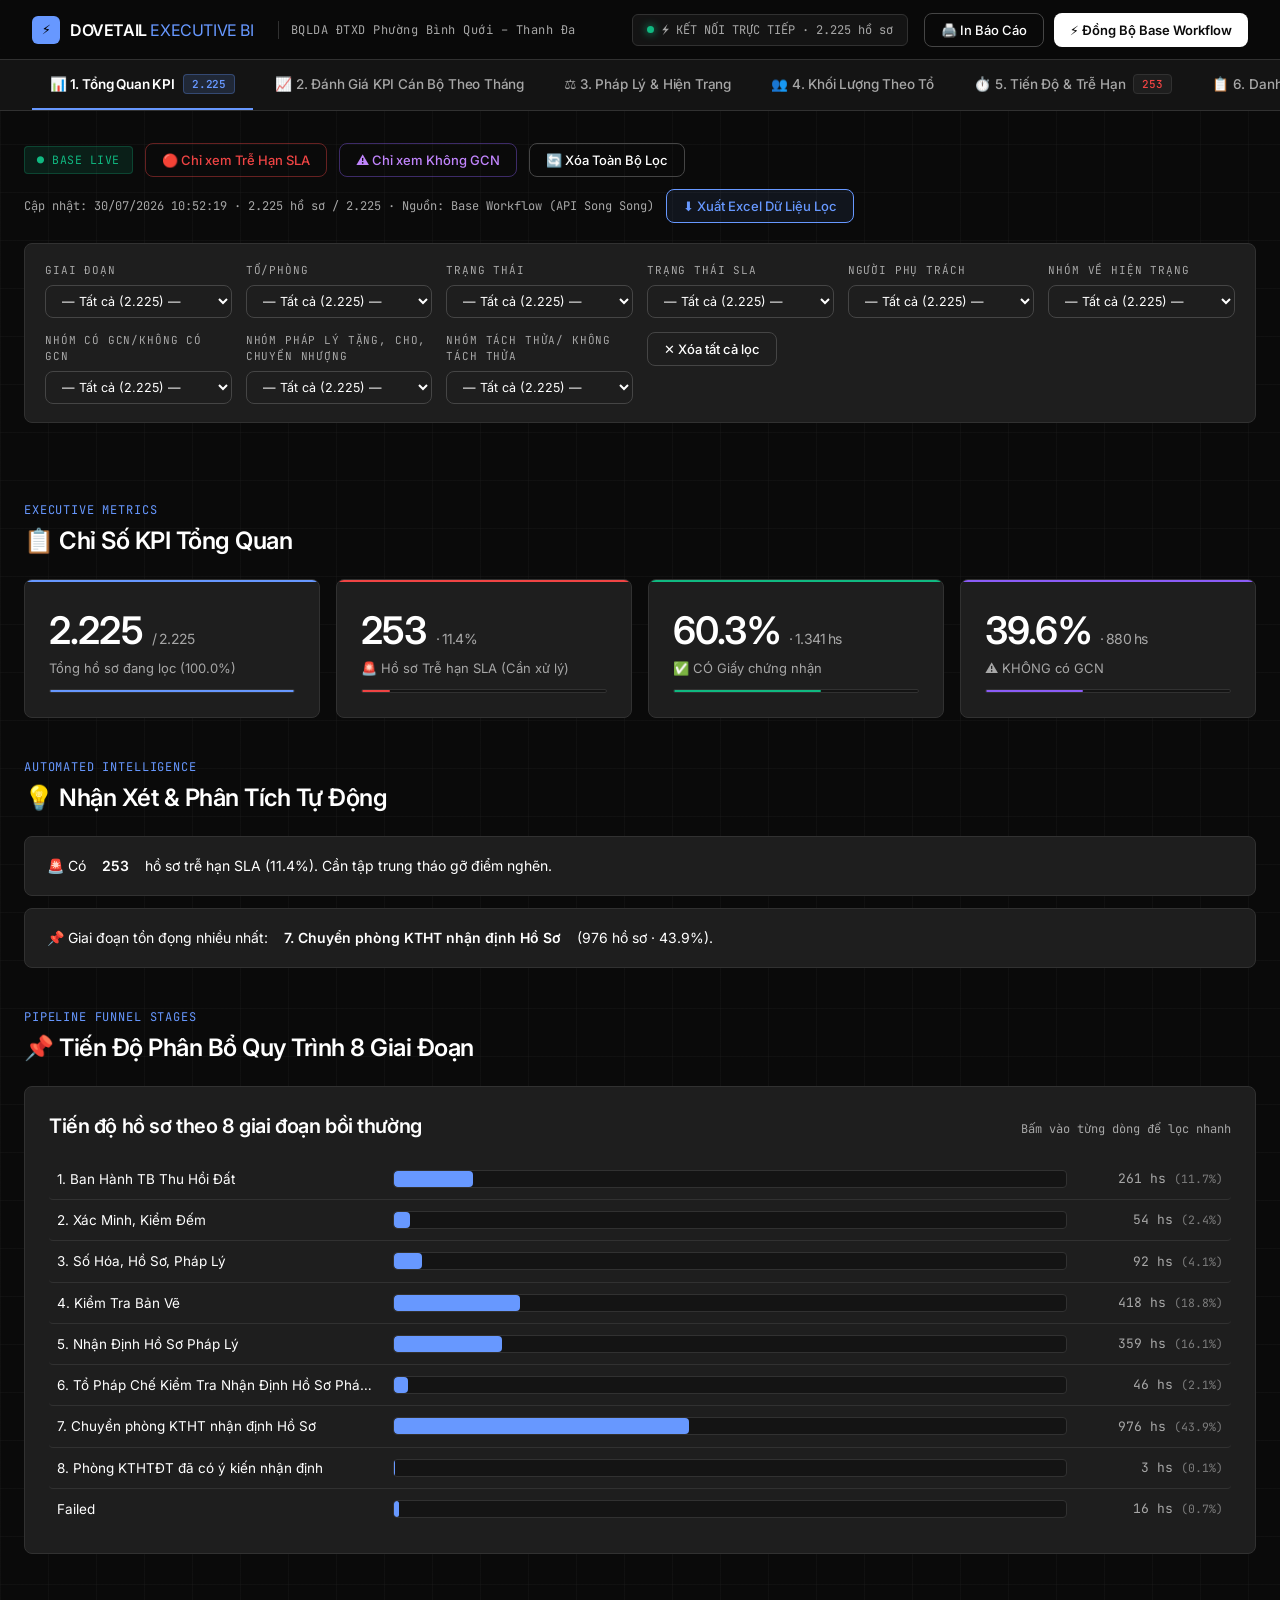
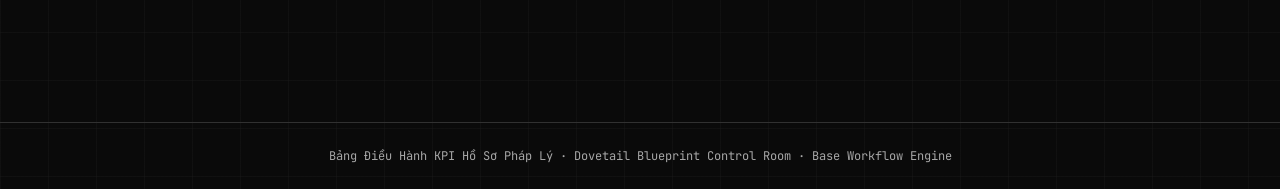
==== commit 9b901a21: "Fix static asset paths and add cache_payload.json fallback for GitHub Pages" ====
--- a/index.html
+++ b/index.html
@@ -12,14 +12,14 @@
 <link href="https://fonts.googleapis.com/css2?family=Inter:wght@400;500;600;700&family=JetBrains+Mono:wght@400;500&display=swap" rel="stylesheet">
 
 <!-- Dovetail CSS System -->
-<link rel="stylesheet" href="/css/dovetail.css">
+<link rel="stylesheet" href="css/dovetail.css">
 
 <!-- Offline/Online Libraries -->
-<script src="/libs/xlsx.full.min.js"></script>
+<script src="libs/xlsx.full.min.js"></script>
 <script>window.XLSX||document.write('<scr'+'ipt src="https://cdnjs.cloudflare.com/ajax/libs/xlsx/0.18.5/xlsx.full.min.js"><\/scr'+'ipt>')</script>
-<script src="/libs/chart.umd.min.js"></script>
+<script src="libs/chart.umd.min.js"></script>
 <script>window.Chart||document.write('<scr'+'ipt src="https://cdnjs.cloudflare.com/ajax/libs/Chart.js/4.4.1/chart.umd.min.js"><\/scr'+'ipt>')</script>
-<script src="/libs/chartjs-plugin-datalabels.min.js"></script>
+<script src="libs/chartjs-plugin-datalabels.min.js"></script>
 <script>window.ChartDataLabels||document.write('<scr'+'ipt src="https://cdnjs.cloudflare.com/ajax/libs/chartjs-plugin-datalabels/2.2.0/chartjs-plugin-datalabels.min.js"><\/scr'+'ipt>')</script>
 </head>
 <body>
@@ -298,6 +298,6 @@
 </div>
 
 <!-- Application Main JS Module -->
-<script src="/js/app.js"></script>
+<script src="js/app.js"></script>
 </body>
 </html>
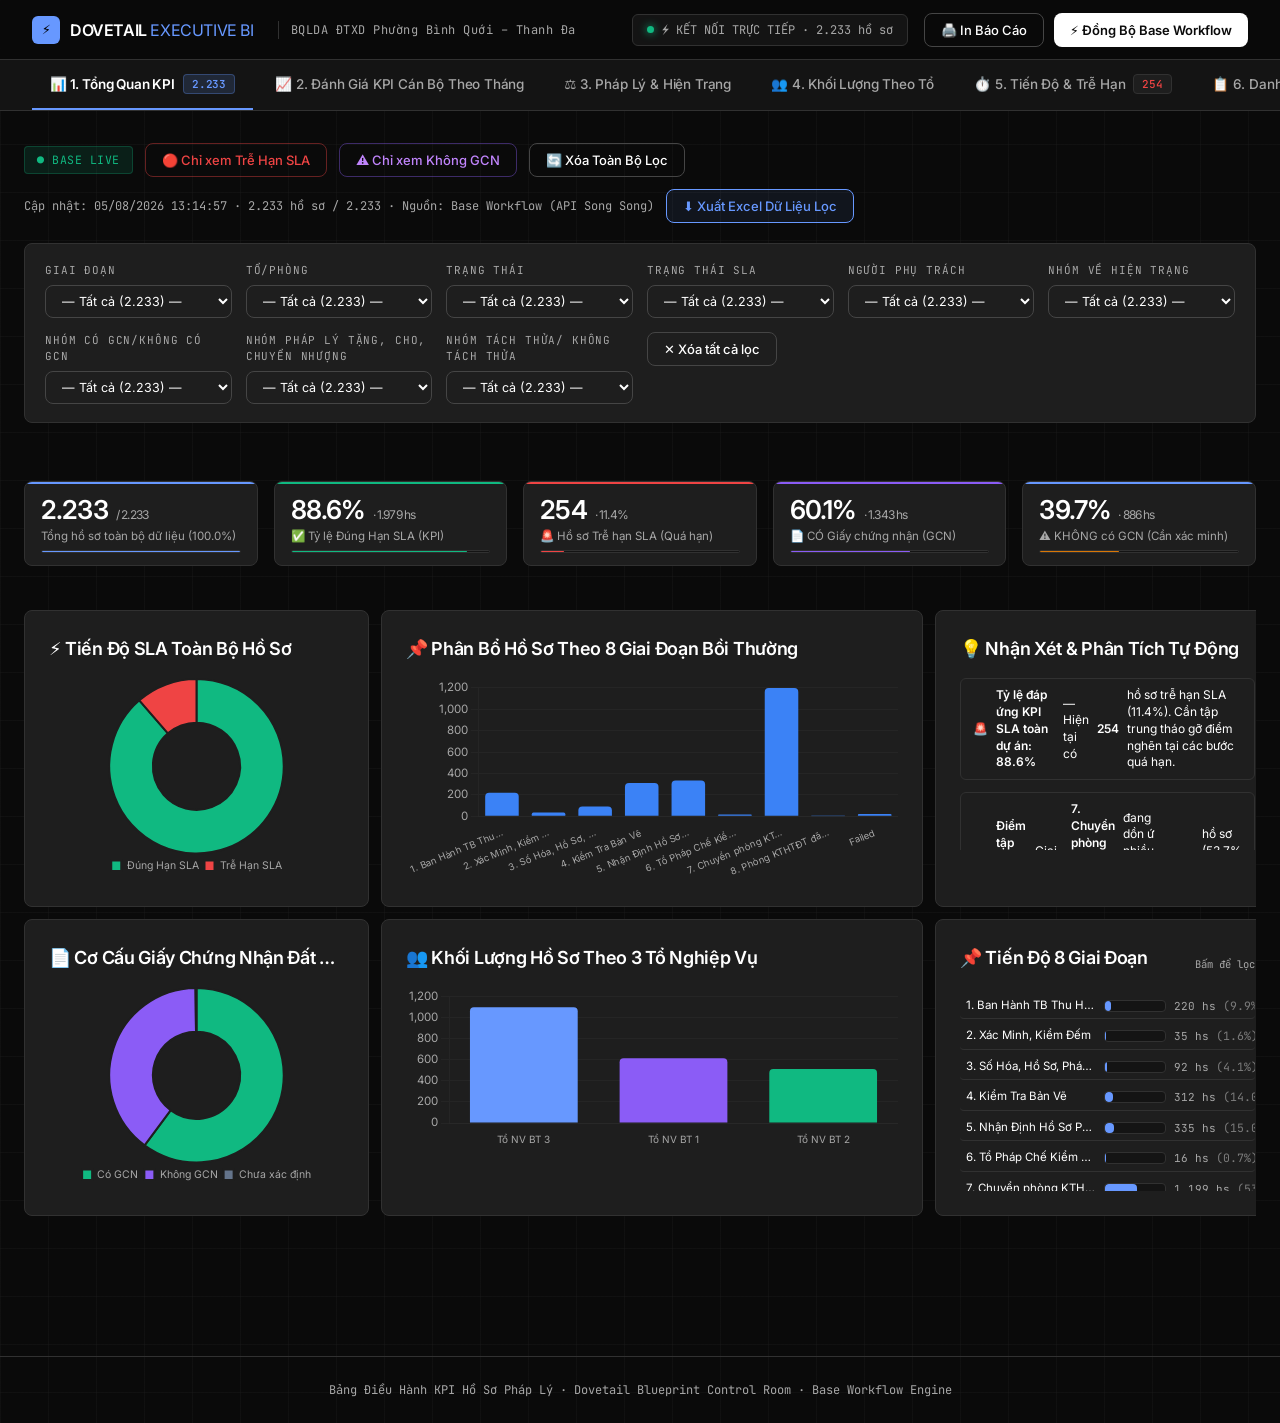
==== commit ddfc7b3c: "feat: redesign Trang 1 KPI Overview into single-screen wallboard layout" ====
--- a/index.html
+++ b/index.html
@@ -72,16 +72,56 @@
        TAB 1: TỔNG QUAN KPI (EXECUTIVE OVERVIEW)
        ═══════════════════════════════════════════════════════════ -->
   <div class="tab-pane" id="tab-overview">
-    <div class="sec"><span class="sec-eyebrow">EXECUTIVE METRICS</span><h2 class="sec-title">📋 Chỉ Số KPI Tổng Quan</h2></div>
-    <div class="hero" id="kpiBar"></div>
-
-    <div class="sec"><span class="sec-eyebrow">AUTOMATED INTELLIGENCE</span><h2 class="sec-title">💡 Nhận Xét &amp; Phân Tích Tự Động</h2></div>
-    <div class="insights" id="insightsBox"></div>
-
-    <div class="sec" id="funnelSec"><span class="sec-eyebrow">PIPELINE FUNNEL STAGES</span><h2 class="sec-title">📌 Tiến Độ Phân Bổ Quy Trình 8 Giai Đoạn</h2></div>
-    <div class="pipeline" id="funnelCard">
-      <div class="hdr"><h3 id="funnelTitle">Tiến độ hồ sơ theo 8 giai đoạn bồi thường</h3><span class="note">Bấm vào từng dòng để lọc nhanh</span></div>
-      <div id="funnelRows"></div>
+    <div class="overview-wallboard">
+      
+      <!-- Top Row: Compact KPI Metric Tiles -->
+      <div class="hero hero-compact" id="kpiBar"></div>
+
+      <!-- Main Wallboard Grid (3 Columns) -->
+      <div class="wallboard-grid">
+
+        <!-- Column 1: SLA Progress & Land Certificate Donut Charts -->
+        <div class="wallboard-col">
+          <div class="ccard wallboard-card">
+            <h3>⚡ Tiến Độ SLA Toàn Bộ Hồ Sơ</h3>
+            <div class="cbox wallboard-cbox"><canvas id="chartSlaDonut"></canvas></div>
+          </div>
+          <div class="ccard wallboard-card">
+            <h3>📄 Cơ Cấu Giấy Chứng Nhận Đất Đai</h3>
+            <div class="cbox wallboard-cbox"><canvas id="chartGcnDonut"></canvas></div>
+          </div>
+        </div>
+
+        <!-- Column 2: 8 Stage Pipeline Bar Chart & Team Workload Bar Chart -->
+        <div class="wallboard-col">
+          <div class="ccard wallboard-card">
+            <h3>📌 Phân Bổ Hồ Sơ Theo 8 Giai Đoạn Bồi Thường</h3>
+            <div class="cbox wallboard-cbox-lg"><canvas id="chartStageBar"></canvas></div>
+          </div>
+          <div class="ccard wallboard-card">
+            <h3>👥 Khối Lượng Hồ Sơ Theo 3 Tổ Nghiệp Vụ</h3>
+            <div class="cbox wallboard-cbox-sm"><canvas id="chartTeamBar"></canvas></div>
+          </div>
+        </div>
+
+        <!-- Column 3: Automated Insights & Interactive Funnel List -->
+        <div class="wallboard-col">
+          <div class="ccard wallboard-card">
+            <h3>💡 Nhận Xét &amp; Phân Tích Tự Động</h3>
+            <div class="insights insights-compact" id="insightsBox"></div>
+          </div>
+
+          <div class="ccard wallboard-card">
+            <div class="hdr-compact">
+              <h3>📌 Tiến Độ 8 Giai Đoạn</h3>
+              <span class="note">Bấm để lọc</span>
+            </div>
+            <div class="pipeline-compact" id="funnelRows"></div>
+          </div>
+        </div>
+
+      </div>
+
     </div>
   </div>
 
--- a/css/dovetail.css
+++ b/css/dovetail.css
@@ -352,6 +352,197 @@
   min-height: 22px;
 }
 
+/* ── Single Screen Viewport Wallboard Layout for Tab 1 ── */
+#tab-overview {
+  display: flex;
+  flex-direction: column;
+  height: calc(100vh - 165px);
+  min-height: 600px;
+  max-height: calc(100vh - 165px);
+  overflow: hidden;
+}
+
+#tab-overview.hidden {
+  display: none !important;
+}
+
+.overview-wallboard {
+  display: flex;
+  flex-direction: column;
+  height: 100%;
+  gap: 12px;
+}
+
+.hero-compact {
+  display: grid;
+  grid-template-columns: repeat(5, 1fr);
+  gap: 12px;
+  margin-bottom: 0;
+  flex: none;
+}
+
+.hero-compact .hero-card {
+  padding: 12px 16px;
+  border-radius: 8px;
+}
+
+.hero-compact .hero-card .value {
+  font-size: 26px;
+  margin-top: 2px;
+}
+
+.hero-compact .hero-card .value small {
+  font-size: 12px;
+}
+
+.hero-compact .hero-card .label {
+  font-size: 11.5px;
+  margin-top: 4px;
+  white-space: nowrap;
+  overflow: hidden;
+  text-overflow: ellipsis;
+}
+
+.hero-compact .hero-card .bar {
+  margin-top: 6px;
+  height: 3px;
+}
+
+.wallboard-grid {
+  display: grid;
+  grid-template-columns: 28% 44% 28%;
+  gap: 12px;
+  flex: 1;
+  min-height: 0;
+}
+
+.wallboard-col {
+  display: flex;
+  flex-direction: column;
+  gap: 12px;
+  min-height: 0;
+}
+
+.wallboard-card {
+  display: flex;
+  flex-direction: column;
+  padding: 14px 16px;
+  flex: 1;
+  min-height: 0;
+  overflow: hidden;
+}
+
+.wallboard-card h3 {
+  font-size: 14px;
+  font-weight: 600;
+  margin-bottom: 8px;
+  color: var(--color-snow);
+  letter-spacing: -0.2px;
+  white-space: nowrap;
+  overflow: hidden;
+  text-overflow: ellipsis;
+  flex: none;
+}
+
+.wallboard-cbox {
+  position: relative;
+  flex: 1;
+  width: 100%;
+  min-height: 0;
+}
+
+.wallboard-cbox-lg {
+  position: relative;
+  flex: 1.4;
+  width: 100%;
+  min-height: 0;
+}
+
+.wallboard-cbox-sm {
+  position: relative;
+  flex: 0.8;
+  width: 100%;
+  min-height: 0;
+}
+
+.insights-compact {
+  display: flex;
+  flex-direction: column;
+  gap: 6px;
+  overflow-y: auto;
+  flex: 1;
+  min-height: 0;
+  margin-bottom: 0;
+}
+
+.insights-compact .insight-item {
+  padding: 8px 12px;
+  font-size: 12px;
+  line-height: 1.4;
+  gap: 8px;
+  border-radius: 6px;
+}
+
+.hdr-compact {
+  display: flex;
+  justify-content: space-between;
+  align-items: center;
+  margin-bottom: 6px;
+  flex: none;
+}
+
+.hdr-compact h3 {
+  margin-bottom: 0;
+}
+
+.hdr-compact .note {
+  font-size: 10.5px;
+  color: var(--color-ash);
+  font-family: var(--font-mono);
+}
+
+.pipeline-compact {
+  display: flex;
+  flex-direction: column;
+  gap: 4px;
+  overflow-y: auto;
+  flex: 1;
+  min-height: 0;
+}
+
+.pipeline-compact .funnel-row {
+  grid-template-columns: 130px 1fr 75px;
+  gap: 8px;
+  padding: 4px 6px;
+  font-size: 11.5px;
+}
+
+.pipeline-compact .f-lbl {
+  font-size: 11.5px;
+}
+
+.pipeline-compact .f-bar-wrap {
+  height: 12px;
+}
+
+.pipeline-compact .f-val {
+  font-size: 11px;
+}
+
+@media (max-width: 1200px) {
+  #tab-overview {
+    height: auto;
+    max-height: none;
+    overflow: visible;
+  }
+  .hero-compact {
+    grid-template-columns: repeat(auto-fit, minmax(160px, 1fr));
+  }
+  .wallboard-grid {
+    grid-template-columns: 1fr;
+  }
+}
+
 /* ── Hero KPI Cards ── */
 .hero {
   display: grid;
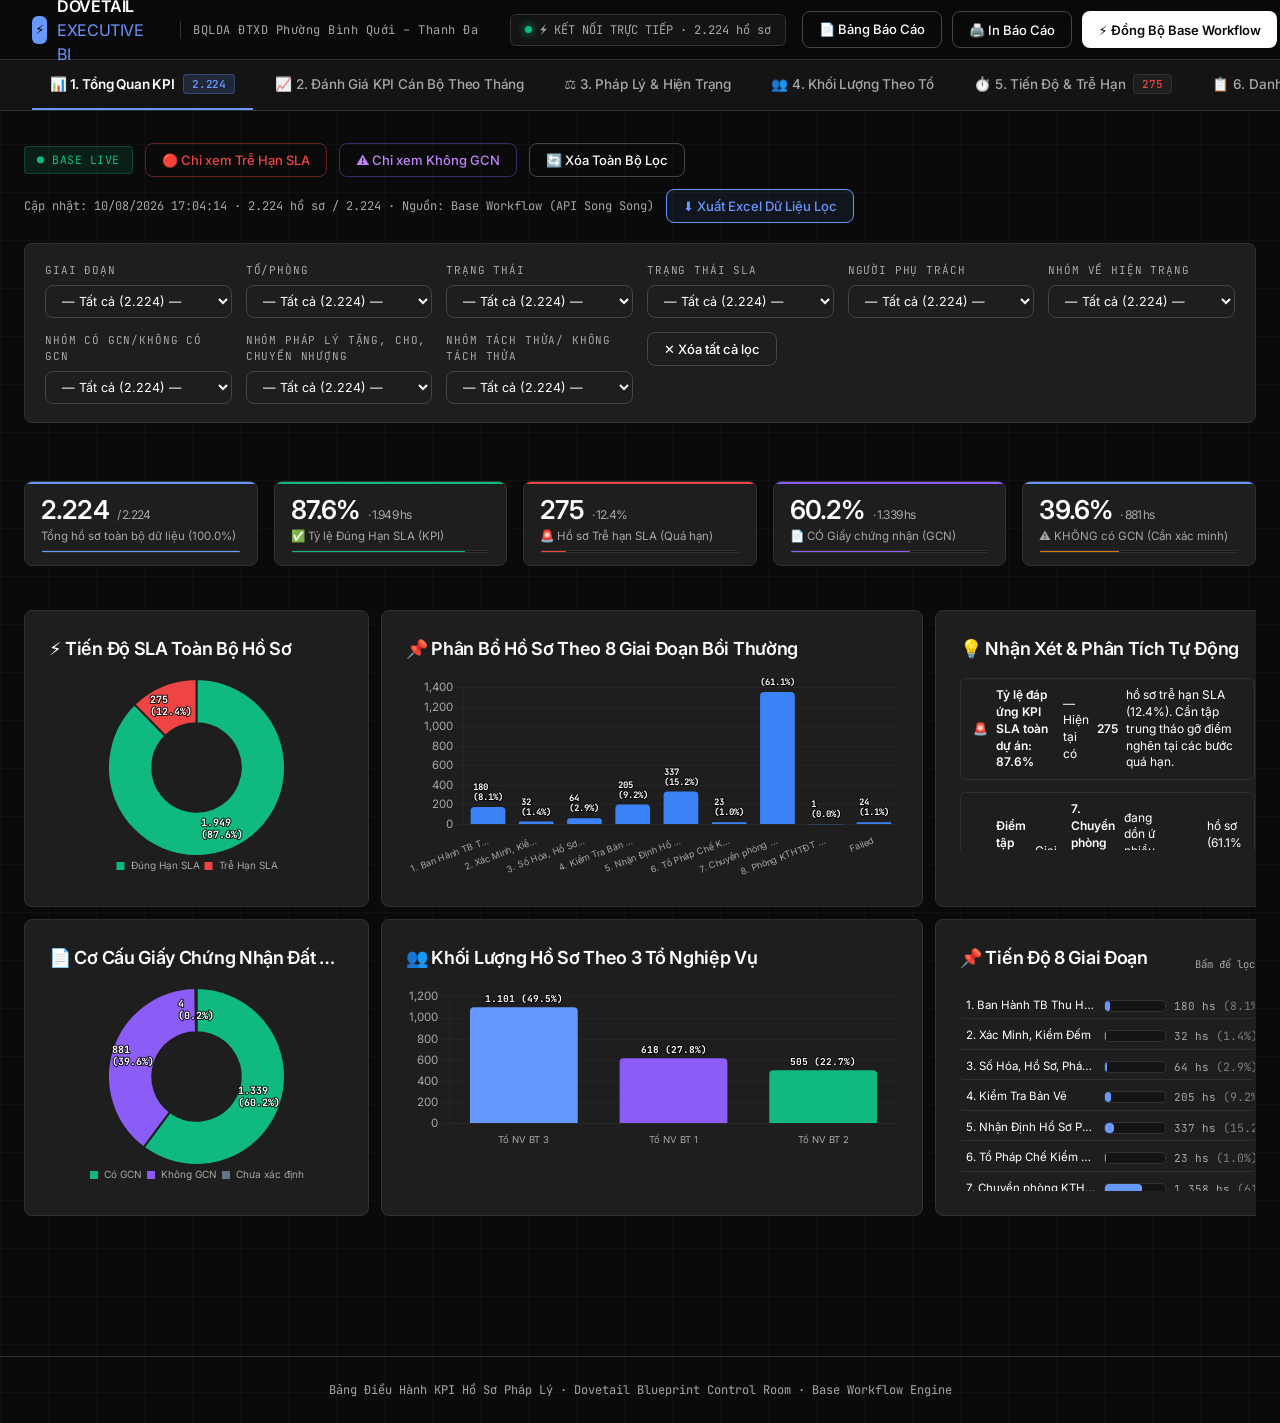
==== commit 108be554: "feat: thêm trang /bangbaocao tra cứu phân loại pháp lý + tách lõi nghiệp vụ dùng chung Trang mới /ba" ====
--- a/index.html
+++ b/index.html
@@ -34,6 +34,7 @@
   <div class="spacer"></div>
   <span class="conn" id="connBadge"><span class="dot on" id="connDot"></span><span id="connText">⚡ Kết nối trực tiếp Base Workflow API</span></span>
   <div class="actions">
+    <a class="btn btn-ghost" href="bangbaocao.html" title="Trang riêng chỉ có bảng báo cáo phân loại pháp lý">📄 Bảng Báo Cáo</a>
     <button class="btn btn-ghost" id="btnPrint">🖨️ In Báo Cáo</button>
     <button class="btn btn-accent" id="btnRefresh">⚡ Đồng Bộ Base Workflow</button>
   </div>
@@ -337,6 +338,8 @@
   </div>
 </div>
 
+<!-- Lõi nghiệp vụ dùng chung (phải nạp TRƯỚC app.js) -->
+<script src="js/report-engine.js"></script>
 <!-- Application Main JS Module -->
 <script src="js/app.js"></script>
 </body>
--- a/css/dovetail.css
+++ b/css/dovetail.css
@@ -1342,3 +1342,141 @@
   }
 }
 
+/* ═══════════════════════════════════════════════════════════
+   OPTIMIZATION FOR 1024 x 768 & COMPACT DISPLAY RESOLUTIONS
+   ═══════════════════════════════════════════════════════════ */
+@media (max-width: 1024px), (max-height: 768px) {
+  /* Topbar & Nav Header */
+  .topbar {
+    height: 48px;
+    padding: 0 16px;
+    gap: 10px;
+  }
+  .topbar .logo { font-size: 14px; }
+  .topbar .logo .icon-box { width: 24px; height: 24px; font-size: 11px; }
+  .topbar .sub-title { font-size: 11px; }
+  .topbar .actions .btn { padding: 5px 10px; font-size: 11.5px; }
+
+  .nav-tabs {
+    padding: 0 16px;
+  }
+  .tab-btn {
+    padding: 10px 12px;
+    font-size: 12px;
+  }
+
+  /* Main Container */
+  .main {
+    padding: 12px 14px 40px;
+    max-width: 100%;
+  }
+
+  .toolbar {
+    margin-bottom: 10px;
+    gap: 8px;
+  }
+  .toolbar .btn {
+    padding: 5px 10px;
+    font-size: 11.5px;
+  }
+
+  .filter-wrap {
+    padding: 12px 14px;
+    gap: 10px;
+    grid-template-columns: repeat(auto-fit, minmax(140px, 1fr));
+  }
+  .filter-wrap label { font-size: 10px; }
+  .filter-wrap select { font-size: 11.5px; padding: 5px 8px; }
+
+  /* Tab 1 Viewport Wallboard Height Budget */
+  #tab-overview {
+    height: calc(100vh - 130px);
+    max-height: calc(100vh - 130px);
+    min-height: 500px;
+  }
+
+  .hero-compact .hero-card {
+    padding: 8px 12px;
+  }
+  .hero-compact .hero-card .value {
+    font-size: 20px;
+  }
+  .hero-compact .hero-card .value small {
+    font-size: 11px;
+  }
+  .hero-compact .hero-card .label {
+    font-size: 10.5px;
+    margin-top: 2px;
+  }
+
+  .wallboard-grid {
+    grid-template-columns: 29% 42% 29%;
+    gap: 8px;
+  }
+
+  .wallboard-card {
+    padding: 10px 12px;
+  }
+  .wallboard-card h3 {
+    font-size: 12px;
+    margin-bottom: 4px;
+  }
+
+  .insights-compact .insight-item {
+    padding: 6px 10px;
+    font-size: 11px;
+    line-height: 1.35;
+  }
+
+  .pipeline-compact .funnel-row {
+    grid-template-columns: 110px 1fr 65px;
+    gap: 6px;
+    padding: 3px 4px;
+    font-size: 10.5px;
+  }
+  .pipeline-compact .f-lbl { font-size: 10.5px; }
+  .pipeline-compact .f-bar-wrap { height: 10px; }
+  .pipeline-compact .f-val { font-size: 10px; }
+
+  /* Section Titles */
+  .sec { margin: 20px 0 12px; }
+  .sec-title { font-size: 18px; }
+  .sec-eyebrow { font-size: 10.5px; }
+
+  /* Tables Optimization */
+  .tbl-wrap {
+    padding: 14px 16px;
+  }
+  .tbl-hdr h3 { font-size: 16px; }
+  .tscroll {
+    max-height: calc(100vh - 220px);
+  }
+
+  table.dt {
+    font-size: 11.5px;
+    min-width: 800px;
+  }
+  table.dt th {
+    padding: 8px 10px;
+    font-size: 10.5px;
+  }
+  table.dt td {
+    padding: 8px 10px;
+  }
+  .badge {
+    padding: 2px 6px;
+    font-size: 10.5px;
+  }
+  .user-badge .avatar {
+    width: 20px;
+    height: 20px;
+    font-size: 9px;
+  }
+  .mini-prog {
+    min-width: 90px;
+  }
+  .mini-prog .lbl {
+    font-size: 10.5px;
+  }
+}
+
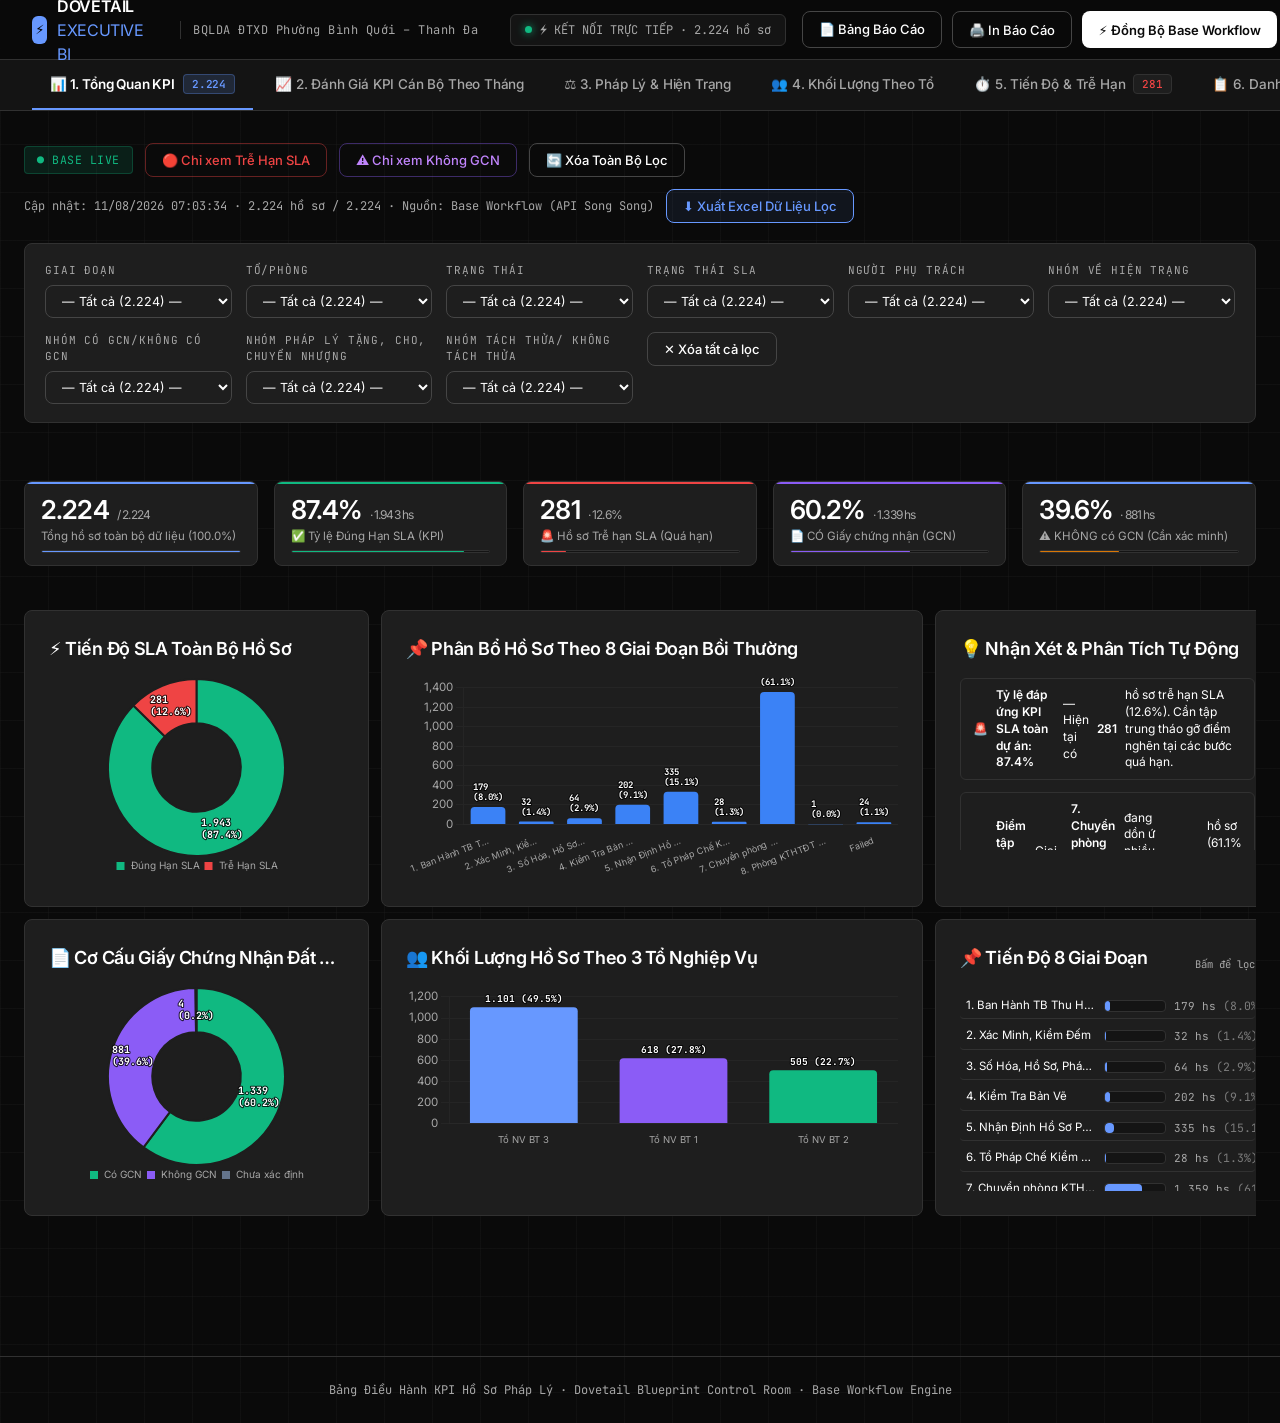
==== commit 3147cb70: "refactor(naming): doi dinh danh sang tieng Anh, thong nhat ten file Co-Authored-By: Claude Opus 4.8 " ====
--- a/index.html
+++ b/index.html
@@ -34,7 +34,7 @@
   <div class="spacer"></div>
   <span class="conn" id="connBadge"><span class="dot on" id="connDot"></span><span id="connText">⚡ Kết nối trực tiếp Base Workflow API</span></span>
   <div class="actions">
-    <a class="btn btn-ghost" href="bangbaocao.html" title="Trang riêng chỉ có bảng báo cáo phân loại pháp lý">📄 Bảng Báo Cáo</a>
+    <a class="btn btn-ghost" href="report-table.html" title="Trang riêng chỉ có bảng báo cáo phân loại pháp lý">📄 Bảng Báo Cáo</a>
     <button class="btn btn-ghost" id="btnPrint">🖨️ In Báo Cáo</button>
     <button class="btn btn-accent" id="btnRefresh">⚡ Đồng Bộ Base Workflow</button>
   </div>
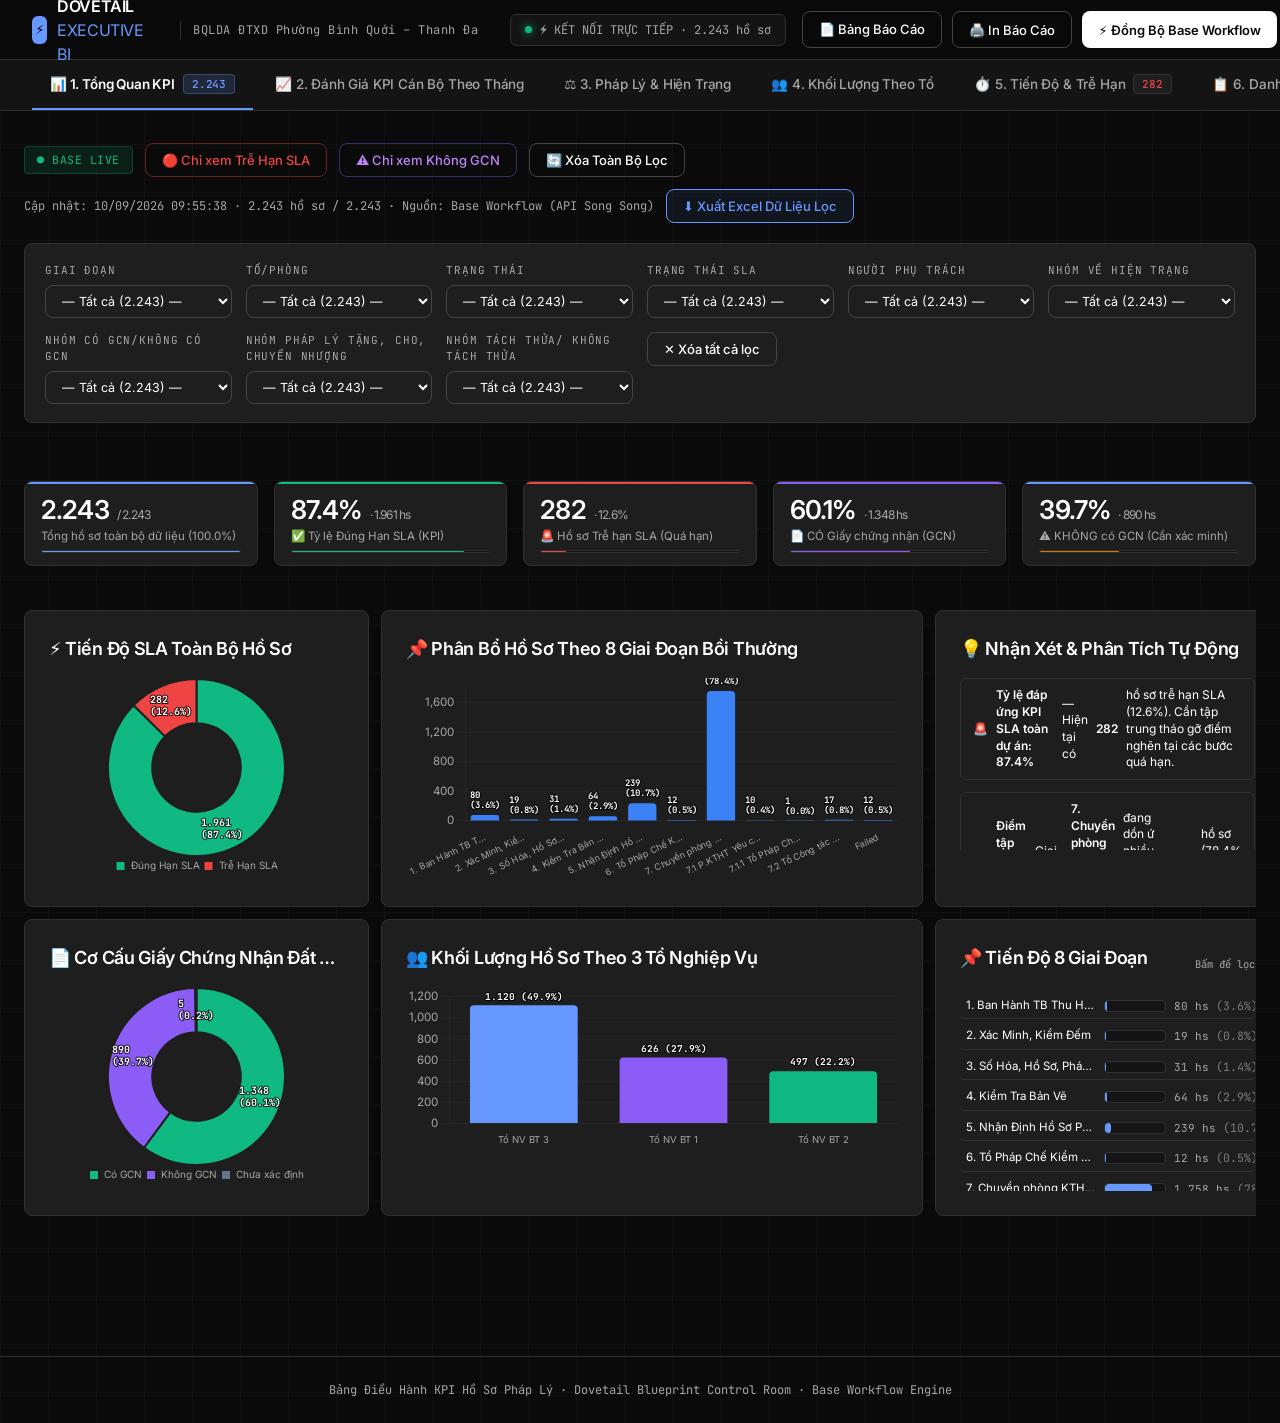
==== commit d75780ca: "feat(dashboard): tab 7 Nhat Ky Chuyen Buoc - truy vet ai chuyen, luc nao Them tab thu 7 vao dashboar" ====
--- a/index.html
+++ b/index.html
@@ -48,6 +48,7 @@
   <button class="tab-btn" data-tab="tab-team">👥 4. Khối Lượng Theo Tổ</button>
   <button class="tab-btn" data-tab="tab-sla">⏱️ 5. Tiến Độ &amp; Trễ Hạn <span class="badge-count" id="countOverdue" style="color:var(--red)">0</span></button>
   <button class="tab-btn" data-tab="tab-table">📋 6. Danh Sách Chi Tiết</button>
+  <button class="tab-btn" data-tab="tab-audit">🔀 7. Nhật Ký Chuyển Bước <span class="badge-count" id="countMoves">0</span></button>
 </div>
 
 <main class="main">
@@ -275,6 +276,95 @@
         <button class="btn" id="prevPage">‹ Trước</button>
         <span id="pageInfo"></span>
         <button class="btn" id="nextPage">Sau ›</button>
+      </div>
+    </div>
+  </div>
+
+
+  <!-- ═══════════════════════════════════════════════════════════
+       TAB 7: NHẬT KÝ CHUYỂN BƯỚC (MOVE AUDIT TRAIL)
+       Truy vết: ai chuyển hồ sơ qua bước nào, vào lúc nào.
+       Nguồn: cột "Lịch sử chuyển bước" (JSON) của Base Workflow.
+       ═══════════════════════════════════════════════════════════ -->
+  <div class="tab-pane hidden" id="tab-audit">
+    <div class="sec"><span class="sec-eyebrow">MOVE AUDIT TRAIL</span><h2 class="sec-title">🔀 Nhật Ký Chuyển Bước — Ai Chuyển, Chuyển Lúc Nào</h2></div>
+
+    <div class="audit-hint">
+      Mỗi dòng dưới đây là <b>một lượt hồ sơ được chuyển qua bước kế tiếp</b> trên Base Workflow.
+      <b>Người chuyển</b> = cán bộ phụ trách bước vừa hoàn tất (người bấm chuyển đi) ·
+      <b>Người nhận</b> = cán bộ phụ trách bước kế tiếp ·
+      <b>Thời điểm chuyển</b> = lúc hồ sơ rời khỏi bước cũ.
+      Các bộ lọc bên dưới áp dụng <b>đồng thời (AND)</b> và cộng thêm bộ lọc chung ở đầu trang.
+    </div>
+
+    <!-- Bộ lọc riêng của nhật ký: ngày + bước + người chuyển, lọc song song -->
+    <div class="audit-bar">
+      <div><label for="auditFrom">📅 Từ ngày</label><input type="date" id="auditFrom"></div>
+      <div><label for="auditTo">📅 Đến ngày</label><input type="date" id="auditTo"></div>
+      <div><label for="auditStFrom">Chuyển ĐI từ bước</label><select id="auditStFrom"></select></div>
+      <div><label for="auditStTo">Chuyển ĐẾN bước</label><select id="auditStTo"></select></div>
+      <div><label for="auditBy">Người chuyển</label><select id="auditBy"></select></div>
+      <div><label for="auditRecv">Người nhận</label><select id="auditRecv"></select></div>
+      <div><label for="auditDir">Hướng chuyển</label><select id="auditDir"></select></div>
+      <div><label for="auditSearch">Tìm kiếm</label><input type="search" id="auditSearch" placeholder="Tên hộ dân, Job ID, cán bộ…"></div>
+    </div>
+
+    <div class="audit-quick">
+      <span class="qlabel">Khoảng nhanh</span>
+      <button class="btn btn-ghost" data-range="today">Hôm nay</button>
+      <button class="btn btn-ghost" data-range="7">7 ngày qua</button>
+      <button class="btn btn-ghost" data-range="30">30 ngày qua</button>
+      <button class="btn btn-ghost" data-range="month">Tháng này</button>
+      <button class="btn btn-ghost" data-range="all">Tất cả</button>
+      <span style="flex:1"></span>
+      <span class="qrange" id="auditRangeNote"></span>
+      <button class="btn btn-ghost" id="btnAuditReset">🔄 Xóa Lọc Nhật Ký</button>
+      <button class="btn btn-blue" id="btnAuditExport">⬇️ Xuất Excel Nhật Ký</button>
+    </div>
+
+    <div class="hero" id="auditHeroStats"></div>
+    <div class="cgrid" id="auditChartGrid"></div>
+
+    <div class="sec"><span class="sec-eyebrow">MOVE LOG LEDGER</span><h2 class="sec-title">📜 Nhật Ký Chi Tiết Từng Lượt Chuyển Bước</h2></div>
+    <div class="tbl-wrap" style="margin-bottom:28px">
+      <div class="tbl-hdr">
+        <h3>Lượt chuyển bước <span id="auditRowCount"></span></h3>
+        <div class="audit-per">
+          <label for="auditPerSelect">Số dòng mỗi trang</label>
+          <select id="auditPerSelect">
+            <option value="50">50</option>
+            <option value="100">100</option>
+            <option value="200">200</option>
+            <option value="0">Tất cả</option>
+          </select>
+        </div>
+      </div>
+      <div class="tscroll"><table class="dt audit-table" id="auditTable"><thead></thead><tbody></tbody></table></div>
+      <div class="pager">
+        <button class="btn" id="auditPrev">‹ Trước</button>
+        <span id="auditPageInfo"></span>
+        <button class="btn" id="auditNext">Sau ›</button>
+      </div>
+    </div>
+
+    <div class="sec"><span class="sec-eyebrow">MOVER ACCOUNTABILITY</span><h2 class="sec-title">👤 Tổng Hợp Trách Nhiệm Theo Cán Bộ Chuyển Bước</h2></div>
+    <div class="tbl-wrap">
+      <div class="tscroll">
+        <table class="dt" id="auditByUserTable">
+          <thead>
+            <tr>
+              <th>Cán Bộ Chuyển Bước</th>
+              <th>Tổ / Phòng</th>
+              <th>Số Lượt Chuyển</th>
+              <th>Số Hồ Sơ Đã Chuyển</th>
+              <th>Chuyển Tiếp</th>
+              <th>Trả Về / Failed</th>
+              <th>Thời Gian Giữ Ở Bước (TB)</th>
+              <th>Lần Chuyển Gần Nhất</th>
+            </tr>
+          </thead>
+          <tbody></tbody>
+        </table>
       </div>
     </div>
   </div>
--- a/css/dovetail.css
+++ b/css/dovetail.css
@@ -269,7 +269,7 @@
   color: var(--color-snow);
 }
 
-select, input[type=search] {
+select, input[type=search], input[type=date] {
   font-family: var(--font-inter);
   font-size: 13px;
   border: 1px solid var(--color-graphite);
@@ -776,12 +776,13 @@
 
 .col-4 { grid-column: span 4; }
 .col-6 { grid-column: span 6; }
+.col-8 { grid-column: span 8; }
 .col-12 { grid-column: span 12; }
 .cbox { position: relative; height: 320px; }
 .cbox.small { height: 260px; }
 .cbox.medium { height: 340px; }
 
-@media(max-width:960px) { .col-4, .col-6 { grid-column: span 12; } }
+@media(max-width:960px) { .col-4, .col-6, .col-8 { grid-column: span 12; } }
 
 /* ── Data Tables ── */
 .tbl-wrap {
@@ -1191,6 +1192,128 @@
   font-family: var(--font-mono);
 }
 
+/* ═══════════════════════════════════════════════════════════
+   TAB 7 — NHẬT KÝ CHUYỂN BƯỚC (MOVE AUDIT TRAIL)
+   ═══════════════════════════════════════════════════════════ */
+.audit-hint {
+  font-size: 12.5px;
+  line-height: 1.75;
+  color: var(--color-ash);
+  background: var(--color-deep-coal);
+  border: 1px solid var(--color-steel-border);
+  border-left: 3px solid var(--color-blue-cornflower);
+  border-radius: 8px;
+  padding: 12px 16px;
+  margin-bottom: 16px;
+}
+
+.audit-hint b { color: var(--color-snow); font-weight: 600; }
+
+.audit-bar {
+  background: var(--color-card-carbon);
+  border: 1px solid var(--color-steel-border);
+  border-radius: 8px;
+  padding: 18px 20px;
+  margin-bottom: 12px;
+  display: grid;
+  grid-template-columns: repeat(auto-fit, minmax(180px, 1fr));
+  gap: 14px;
+}
+
+.audit-bar label {
+  display: block;
+  font-size: 11px;
+  font-family: var(--font-mono);
+  letter-spacing: 0.85px;
+  text-transform: uppercase;
+  color: var(--color-ash);
+  margin-bottom: 6px;
+  font-weight: 400;
+}
+
+.audit-bar select,
+.audit-bar input {
+  width: 100%;
+  font-size: 12.5px;
+  padding: 7px 12px;
+}
+
+.audit-quick {
+  display: flex;
+  align-items: center;
+  gap: 8px;
+  flex-wrap: wrap;
+  margin-bottom: 22px;
+}
+
+.audit-quick .qlabel {
+  font-family: var(--font-mono);
+  font-size: 11px;
+  letter-spacing: 0.85px;
+  text-transform: uppercase;
+  color: var(--color-ash);
+}
+
+.audit-quick .qrange {
+  font-family: var(--font-mono);
+  font-size: 12px;
+  color: var(--color-fog);
+}
+
+.audit-quick .btn { padding: 6px 12px; font-size: 12.5px; }
+
+.audit-quick .btn.on {
+  border-color: var(--color-blue-cornflower);
+  color: var(--color-blue-cornflower);
+  background: rgba(103, 152, 255, 0.12);
+}
+
+.audit-per {
+  display: flex;
+  align-items: center;
+  gap: 10px;
+}
+
+.audit-per label {
+  font-family: var(--font-mono);
+  font-size: 11px;
+  letter-spacing: 0.85px;
+  text-transform: uppercase;
+  color: var(--color-ash);
+}
+
+.audit-per select { font-size: 12.5px; padding: 6px 10px; }
+
+table.dt.audit-table { min-width: 1180px; }
+
+/* Ô thời điểm chuyển: giờ nổi bật, ngày phụ bên dưới */
+.ts-cell {
+  font-family: var(--font-mono);
+  font-size: 13px;
+  white-space: nowrap;
+  color: var(--color-snow);
+}
+
+.ts-cell small {
+  display: block;
+  font-size: 11px;
+  color: var(--color-fog);
+  margin-top: 2px;
+}
+
+/* Luồng "bước cũ → bước mới" */
+.flow {
+  display: flex;
+  align-items: center;
+  gap: 8px;
+  font-size: 12.5px;
+  min-width: 260px;
+}
+
+.flow .st-from { color: var(--color-ash); }
+.flow .st-to { color: var(--color-snow); font-weight: 600; }
+.flow .arrow { color: var(--color-blue-cornflower); font-family: var(--font-mono); flex: none; }
+
 /* ── Print Report Wrapper (Screen Hidden, Print Visible) ── */
 .print-report-wrapper {
   display: none;
